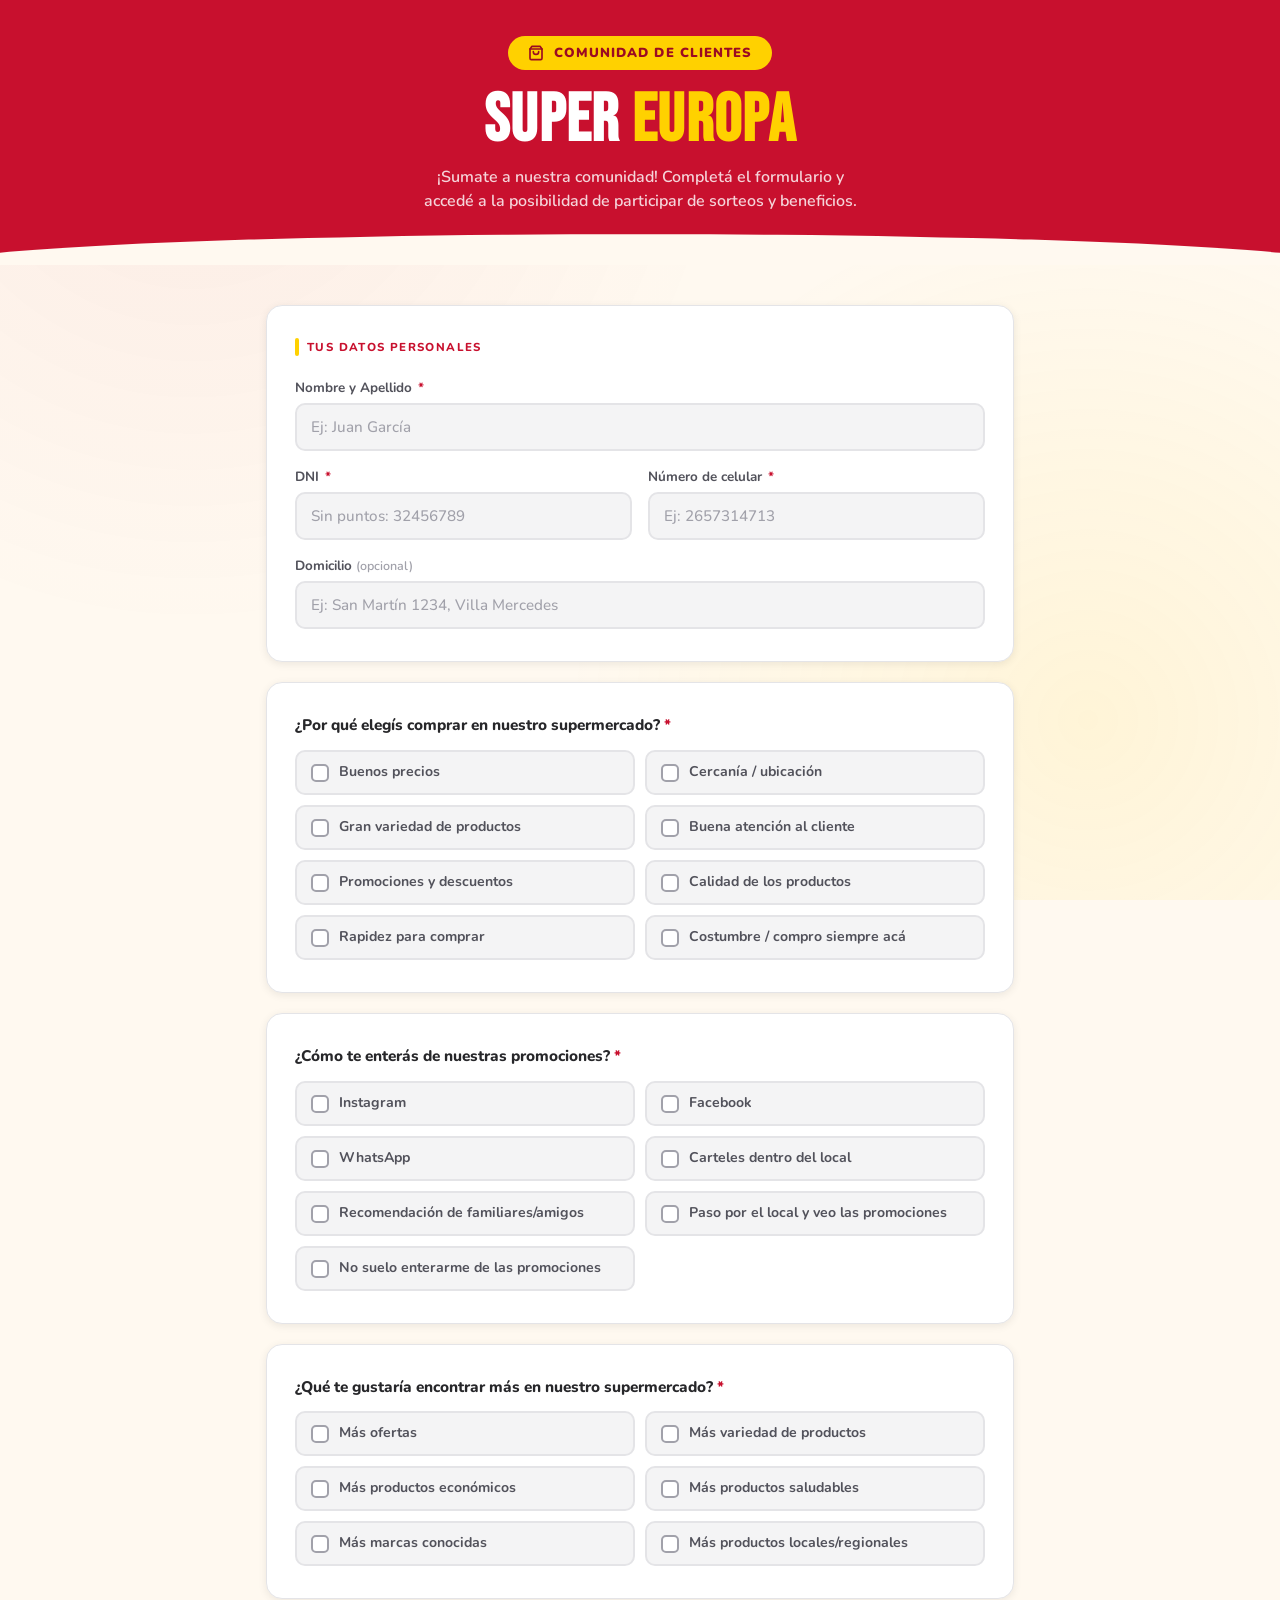
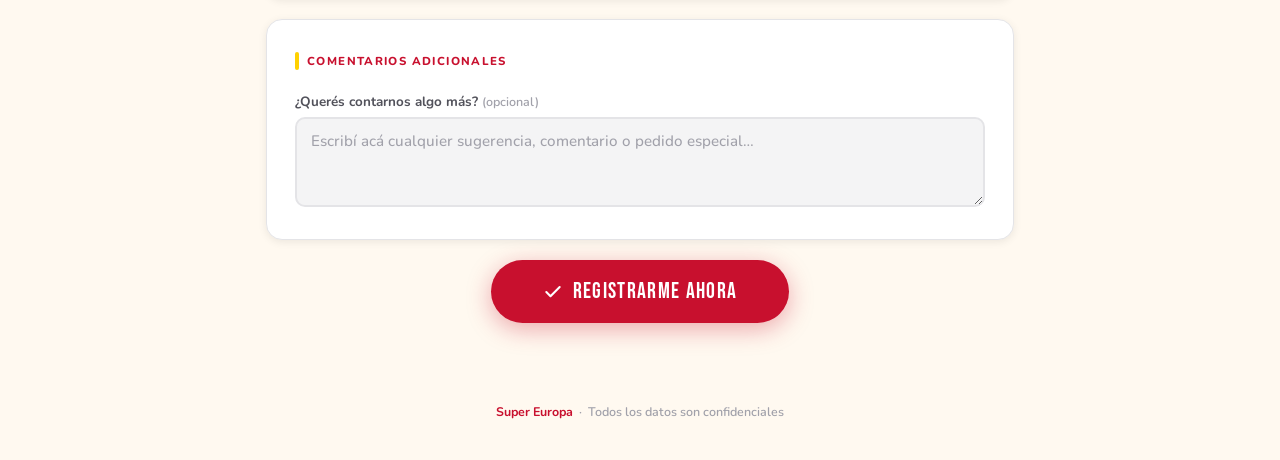
==== index.html @ cd69ec27 "Create" ====
<!DOCTYPE html>
<html lang="es">

<head>
    <meta charset="UTF-8" />
    <meta name="viewport" content="width=device-width, initial-scale=1.0" />
    <title>Registro de Clientes — Super Europa</title>
    <link rel="preconnect" href="https://fonts.googleapis.com" />
    <link rel="preconnect" href="https://fonts.gstatic.com" crossorigin />
    <link href="https://fonts.googleapis.com/css2?family=Bebas+Neue&family=Nunito:wght@400;600;700;800;900&display=swap"
        rel="stylesheet" />
    <style>
        /* ── VARIABLES ──────────────────────────────────────── */
        :root {
            --red: #C8102E;
            --red-dark: #9B0B22;
            --red-light: #f5e6e8;
            --yellow: #FFD100;
            --yellow-dk: #e6bc00;
            --white: #FFFFFF;
            --off-white: #FFF9F0;
            --gray-100: #F4F4F5;
            --gray-200: #E4E4E7;
            --gray-400: #A1A1AA;
            --gray-600: #52525B;
            --gray-800: #27272A;
            --shadow-sm: 0 2px 8px rgba(0, 0, 0, .08);
            --shadow-md: 0 6px 24px rgba(0, 0, 0, .12);
            --shadow-lg: 0 16px 48px rgba(0, 0, 0, .18);
            --radius: 16px;
            --radius-sm: 10px;
        }

        /* ── RESET & BASE ───────────────────────────────────── */
        *,
        *::before,
        *::after {
            box-sizing: border-box;
            margin: 0;
            padding: 0;
        }

        body {
            font-family: 'Nunito', sans-serif;
            background: var(--off-white);
            color: var(--gray-800);
            min-height: 100vh;
            overflow-x: hidden;
        }

        /* ── BACKGROUND PATTERN ─────────────────────────────── */
        body::before {
            content: '';
            position: fixed;
            inset: 0;
            background-image:
                radial-gradient(circle at 15% 10%, rgba(200, 16, 46, .06) 0%, transparent 40%),
                radial-gradient(circle at 85% 80%, rgba(255, 209, 0, .10) 0%, transparent 40%);
            pointer-events: none;
            z-index: 0;
        }

        /* ── HEADER ─────────────────────────────────────────── */
        .header {
            background: var(--red);
            padding: 0;
            position: relative;
            overflow: hidden;
        }

        .header::after {
            content: '';
            position: absolute;
            bottom: -1px;
            left: 0;
            right: 0;
            height: 32px;
            background: var(--off-white);
            clip-path: ellipse(55% 100% at 50% 100%);
        }

        .header-inner {
            max-width: 780px;
            margin: 0 auto;
            padding: 36px 24px 52px;
            text-align: center;
            position: relative;
            z-index: 1;
        }

        .logo-badge {
            display: inline-flex;
            align-items: center;
            gap: 10px;
            background: var(--yellow);
            color: var(--red-dark);
            padding: 8px 20px;
            border-radius: 100px;
            font-weight: 900;
            font-size: .82rem;
            letter-spacing: .08em;
            text-transform: uppercase;
            margin-bottom: 18px;
        }

        .logo-badge svg {
            width: 16px;
            height: 16px;
            flex-shrink: 0;
        }

        .header-title {
            font-family: 'Bebas Neue', sans-serif;
            font-size: clamp(2.8rem, 7vw, 4.2rem);
            color: var(--white);
            line-height: 1;
            letter-spacing: .02em;
            margin-bottom: 10px;
        }

        .header-title span {
            color: var(--yellow);
        }

        .header-sub {
            color: rgba(255, 255, 255, .82);
            font-size: 1rem;
            font-weight: 600;
            max-width: 440px;
            margin: 0 auto;
            line-height: 1.5;
        }

        /* ── MAIN WRAPPER ───────────────────────────────────── */
        .wrapper {
            position: relative;
            z-index: 1;
            max-width: 780px;
            margin: 0 auto;
            padding: 40px 16px 80px;
        }

        /* ── CARDS ──────────────────────────────────────────── */
        .card {
            background: var(--white);
            border-radius: var(--radius);
            box-shadow: var(--shadow-sm);
            padding: 32px 28px;
            margin-bottom: 20px;
            border: 1.5px solid var(--gray-200);
            transition: box-shadow .2s ease;
        }

        .card:hover {
            box-shadow: var(--shadow-md);
        }

        .card-title {
            font-size: .72rem;
            font-weight: 800;
            letter-spacing: .12em;
            text-transform: uppercase;
            color: var(--red);
            margin-bottom: 22px;
            display: flex;
            align-items: center;
            gap: 8px;
        }

        .card-title::before {
            content: '';
            display: block;
            width: 4px;
            height: 18px;
            background: var(--yellow);
            border-radius: 2px;
            flex-shrink: 0;
        }

        /* ── FORM GRID ──────────────────────────────────────── */
        .form-grid {
            display: grid;
            grid-template-columns: 1fr 1fr;
            gap: 16px;
        }

        .form-grid .full {
            grid-column: 1 / -1;
        }

        @media (max-width: 560px) {
            .form-grid {
                grid-template-columns: 1fr;
            }

            .form-grid .full {
                grid-column: 1;
            }

            .card {
                padding: 24px 18px;
            }
        }

        /* ── FIELD ──────────────────────────────────────────── */
        .field {
            display: flex;
            flex-direction: column;
            gap: 6px;
        }

        .field label {
            font-size: .84rem;
            font-weight: 700;
            color: var(--gray-600);
        }

        .field label .opt {
            font-weight: 600;
            color: var(--gray-400);
            font-size: .78rem;
        }

        .field label .req {
            color: var(--red);
            margin-left: 2px;
        }

        .field input,
        .field textarea {
            border: 2px solid var(--gray-200);
            border-radius: var(--radius-sm);
            padding: 12px 14px;
            font-family: 'Nunito', sans-serif;
            font-size: .95rem;
            font-weight: 600;
            color: var(--gray-800);
            background: var(--gray-100);
            outline: none;
            transition: border-color .18s, background .18s, box-shadow .18s;
            width: 100%;
        }

        .field input::placeholder,
        .field textarea::placeholder {
            color: var(--gray-400);
            font-weight: 500;
        }

        .field input:focus,
        .field textarea:focus {
            border-color: var(--red);
            background: var(--white);
            box-shadow: 0 0 0 4px rgba(200, 16, 46, .08);
        }

        .field input.error {
            border-color: var(--red);
            background: var(--red-light);
        }

        .field textarea {
            resize: vertical;
            min-height: 90px;
        }

        /* ── CHECKBOX GROUP ─────────────────────────────────── */
        .q-label {
            font-size: .96rem;
            font-weight: 800;
            color: var(--gray-800);
            margin-bottom: 14px;
            line-height: 1.35;
        }

        .q-label .req {
            color: var(--red);
        }

        .check-grid {
            display: grid;
            grid-template-columns: 1fr 1fr;
            gap: 10px;
        }

        @media (max-width: 480px) {
            .check-grid {
                grid-template-columns: 1fr;
            }
        }

        .check-item {
            position: relative;
        }

        .check-item input[type="checkbox"] {
            position: absolute;
            opacity: 0;
            width: 0;
            height: 0;
        }

        .check-item label {
            display: flex;
            align-items: flex-start;
            gap: 10px;
            padding: 11px 14px;
            border: 2px solid var(--gray-200);
            border-radius: var(--radius-sm);
            cursor: pointer;
            font-size: .88rem;
            font-weight: 700;
            color: var(--gray-600);
            background: var(--gray-100);
            transition: border-color .15s, background .15s, color .15s, transform .1s;
            line-height: 1.3;
            user-select: none;
        }

        .check-item label::before {
            content: '';
            flex-shrink: 0;
            width: 18px;
            height: 18px;
            border: 2px solid var(--gray-400);
            border-radius: 5px;
            background: var(--white);
            margin-top: 1px;
            transition: border-color .15s, background .15s;
            display: flex;
            align-items: center;
            justify-content: center;
        }

        .check-item input:checked+label {
            border-color: var(--red);
            background: var(--red-light);
            color: var(--red-dark);
        }

        .check-item input:checked+label::before {
            background: var(--red);
            border-color: var(--red);
            background-image: url("data:image/svg+xml,%3Csvg xmlns='http://www.w3.org/2000/svg' viewBox='0 0 12 10'%3E%3Cpolyline points='1,5 4,8.5 11,1' fill='none' stroke='white' stroke-width='2' stroke-linecap='round' stroke-linejoin='round'/%3E%3C/svg%3E");
            background-size: 10px 9px;
            background-repeat: no-repeat;
            background-position: center;
        }

        .check-item label:hover {
            border-color: var(--gray-400);
            transform: translateY(-1px);
        }

        .check-item input:checked+label:hover {
            border-color: var(--red-dark);
        }

        /* ── SUBMIT BUTTON ──────────────────────────────────── */
        .submit-wrap {
            text-align: center;
            margin-top: 8px;
        }

        .btn-submit {
            display: inline-flex;
            align-items: center;
            justify-content: center;
            gap: 10px;
            background: var(--red);
            color: var(--white);
            border: none;
            border-radius: 100px;
            padding: 18px 52px;
            font-family: 'Bebas Neue', sans-serif;
            font-size: 1.4rem;
            letter-spacing: .06em;
            cursor: pointer;
            transition: background .18s, transform .15s, box-shadow .15s;
            box-shadow: 0 6px 24px rgba(200, 16, 46, .35);
        }

        .btn-submit:hover:not(:disabled) {
            background: var(--red-dark);
            transform: translateY(-2px);
            box-shadow: 0 10px 32px rgba(200, 16, 46, .45);
        }

        .btn-submit:active:not(:disabled) {
            transform: translateY(0);
        }

        .btn-submit:disabled {
            cursor: not-allowed;
            opacity: .75;
        }

        /* ── OVERLAY + SPINNER ──────────────────────────────── */
        .overlay {
            position: fixed;
            inset: 0;
            background: rgba(15, 10, 8, .65);
            backdrop-filter: blur(4px);
            -webkit-backdrop-filter: blur(4px);
            z-index: 900;
            display: flex;
            align-items: center;
            justify-content: center;
            opacity: 0;
            pointer-events: none;
            transition: opacity .25s ease;
        }

        .overlay.active {
            opacity: 1;
            pointer-events: all;
        }

        .spinner-box {
            background: var(--white);
            border-radius: var(--radius);
            padding: 40px 48px;
            text-align: center;
            box-shadow: var(--shadow-lg);
            display: flex;
            flex-direction: column;
            align-items: center;
            gap: 16px;
        }

        .spinner {
            width: 52px;
            height: 52px;
            border: 5px solid var(--gray-200);
            border-top-color: var(--red);
            border-radius: 50%;
            animation: spin .75s linear infinite;
        }

        @keyframes spin {
            to {
                transform: rotate(360deg);
            }
        }

        .spinner-text {
            font-size: 1rem;
            font-weight: 700;
            color: var(--gray-600);
        }

        /* ── MODAL ──────────────────────────────────────────── */
        .modal-overlay {
            position: fixed;
            inset: 0;
            background: rgba(15, 10, 8, .65);
            backdrop-filter: blur(4px);
            -webkit-backdrop-filter: blur(4px);
            z-index: 1000;
            display: flex;
            align-items: center;
            justify-content: center;
            padding: 20px;
            opacity: 0;
            pointer-events: none;
            transition: opacity .25s ease;
        }

        .modal-overlay.active {
            opacity: 1;
            pointer-events: all;
        }

        .modal {
            background: var(--white);
            border-radius: var(--radius);
            padding: 36px 32px;
            max-width: 440px;
            width: 100%;
            text-align: center;
            box-shadow: var(--shadow-lg);
            transform: scale(.92) translateY(12px);
            transition: transform .28s cubic-bezier(.34, 1.56, .64, 1);
            position: relative;
        }

        .modal-overlay.active .modal {
            transform: scale(1) translateY(0);
        }

        .modal-icon {
            width: 72px;
            height: 72px;
            border-radius: 50%;
            display: flex;
            align-items: center;
            justify-content: center;
            margin: 0 auto 20px;
            font-size: 2rem;
        }

        .modal-icon.success {
            background: #dcfce7;
        }

        .modal-icon.error {
            background: var(--red-light);
        }

        .modal-title {
            font-family: 'Bebas Neue', sans-serif;
            font-size: 1.9rem;
            letter-spacing: .04em;
            margin-bottom: 10px;
            color: var(--gray-800);
        }

        .modal-title.success {
            color: #16a34a;
        }

        .modal-title.error {
            color: var(--red);
        }

        .modal-msg {
            font-size: .95rem;
            font-weight: 600;
            color: var(--gray-600);
            line-height: 1.5;
            margin-bottom: 26px;
        }

        .modal-errors {
            text-align: left;
            background: var(--red-light);
            border-radius: var(--radius-sm);
            padding: 14px 16px;
            margin-bottom: 22px;
        }

        .modal-errors li {
            font-size: .88rem;
            font-weight: 700;
            color: var(--red-dark);
            padding: 3px 0;
            list-style: none;
            display: flex;
            align-items: flex-start;
            gap: 7px;
        }

        .modal-errors li::before {
            content: '✕';
            flex-shrink: 0;
        }

        .btn-modal {
            display: inline-block;
            padding: 13px 40px;
            border-radius: 100px;
            font-family: 'Bebas Neue', sans-serif;
            font-size: 1.2rem;
            letter-spacing: .06em;
            cursor: pointer;
            border: none;
            transition: background .15s, transform .12s;
        }

        .btn-modal.success {
            background: #16a34a;
            color: var(--white);
            box-shadow: 0 4px 18px rgba(22, 163, 74, .3);
        }

        .btn-modal.success:hover {
            background: #15803d;
            transform: translateY(-1px);
        }

        .btn-modal.error {
            background: var(--red);
            color: var(--white);
            box-shadow: 0 4px 18px rgba(200, 16, 46, .3);
        }

        .btn-modal.error:hover {
            background: var(--red-dark);
            transform: translateY(-1px);
        }

        /* ── FOOTER ─────────────────────────────────────────── */
        .footer {
            text-align: center;
            padding: 0 16px 40px;
            font-size: .78rem;
            color: var(--gray-400);
            font-weight: 600;
        }

        .footer strong {
            color: var(--red);
        }

        /* ── ENTRANCE ANIMATIONS ────────────────────────────── */
        @keyframes fadeUp {
            from {
                opacity: 0;
                transform: translateY(22px);
            }

            to {
                opacity: 1;
                transform: translateY(0);
            }
        }

        .header-inner {
            animation: fadeUp .5s ease both;
        }

        .card:nth-child(1) {
            animation: fadeUp .45s .1s ease both;
        }

        .card:nth-child(2) {
            animation: fadeUp .45s .18s ease both;
        }

        .card:nth-child(3) {
            animation: fadeUp .45s .26s ease both;
        }

        .card:nth-child(4) {
            animation: fadeUp .45s .34s ease both;
        }

        .card:nth-child(5) {
            animation: fadeUp .45s .42s ease both;
        }

        .submit-wrap {
            animation: fadeUp .45s .50s ease both;
        }
    </style>
</head>

<body>

    <!-- HEADER -->
    <header class="header">
        <div class="header-inner">
            <div class="logo-badge">
                <svg viewBox="0 0 24 24" fill="none" stroke="currentColor" stroke-width="2.5" stroke-linecap="round"
                    stroke-linejoin="round">
                    <path d="M6 2 3 6v14a2 2 0 0 0 2 2h14a2 2 0 0 0 2-2V6l-3-4z" />
                    <line x1="3" y1="6" x2="21" y2="6" />
                    <path d="M16 10a4 4 0 0 1-8 0" />
                </svg>
                Comunidad de clientes
            </div>
            <h1 class="header-title">SUPER <span>EUROPA</span></h1>
            <p class="header-sub">¡Sumate a nuestra comunidad! Completá el formulario y accedé a la posibilidad de
                participar de sorteos y beneficios.</p>
        </div>
    </header>

    <!-- FORM -->
    <div class="wrapper">
        <form id="clientForm" novalidate>

            <!-- DATOS PERSONALES -->
            <div class="card">
                <div class="card-title">Tus datos personales</div>
                <div class="form-grid">
                    <div class="field full">
                        <label for="nombre">Nombre y Apellido <span class="req">*</span></label>
                        <input type="text" id="nombre" name="nombre" placeholder="Ej: Juan García"
                            autocomplete="name" />
                    </div>
                    <div class="field">
                        <label for="dni">DNI <span class="req">*</span></label>
                        <input type="text" id="dni" name="dni" placeholder="Sin puntos: 32456789" maxlength="9"
                            inputmode="numeric" />
                    </div>
                    <div class="field">
                        <label for="celular">Número de celular <span class="req">*</span></label>
                        <input type="text" id="celular" name="celular" placeholder="Ej: 2657314713" inputmode="tel" />
                    </div>
                    <div class="field full">
                        <label for="domicilio">Domicilio <span class="opt">(opcional)</span></label>
                        <input type="text" id="domicilio" name="domicilio"
                            placeholder="Ej: San Martín 1234, Villa Mercedes" autocomplete="street-address" />
                    </div>
                </div>
            </div>

            <!-- PREGUNTA 1 -->
            <div class="card">
                <p class="q-label">¿Por qué elegís comprar en nuestro supermercado? <span class="req">*</span></p>
                <div class="check-grid">
                    <div class="check-item"><input type="checkbox" id="p1_1" name="p1" value="Buenos precios"><label
                            for="p1_1">Buenos precios</label></div>
                    <div class="check-item"><input type="checkbox" id="p1_2" name="p1"
                            value="Cercanía / ubicación"><label for="p1_2">Cercanía / ubicación</label></div>
                    <div class="check-item"><input type="checkbox" id="p1_3" name="p1"
                            value="Gran variedad de productos"><label for="p1_3">Gran variedad de productos</label>
                    </div>
                    <div class="check-item"><input type="checkbox" id="p1_4" name="p1"
                            value="Buena atención al cliente"><label for="p1_4">Buena atención al cliente</label></div>
                    <div class="check-item"><input type="checkbox" id="p1_5" name="p1"
                            value="Promociones y descuentos"><label for="p1_5">Promociones y descuentos</label></div>
                    <div class="check-item"><input type="checkbox" id="p1_6" name="p1"
                            value="Calidad de los productos"><label for="p1_6">Calidad de los productos</label></div>
                    <div class="check-item"><input type="checkbox" id="p1_7" name="p1"
                            value="Rapidez para comprar"><label for="p1_7">Rapidez para comprar</label></div>
                    <div class="check-item"><input type="checkbox" id="p1_8" name="p1"
                            value="Costumbre / compro siempre acá"><label for="p1_8">Costumbre / compro siempre
                            acá</label></div>
                </div>
            </div>

            <!-- PREGUNTA 2 -->
            <div class="card">
                <p class="q-label">¿Cómo te enterás de nuestras promociones? <span class="req">*</span></p>
                <div class="check-grid">
                    <div class="check-item"><input type="checkbox" id="p2_1" name="p2" value="Instagram"><label
                            for="p2_1">Instagram</label></div>
                    <div class="check-item"><input type="checkbox" id="p2_2" name="p2" value="Facebook"><label
                            for="p2_2">Facebook</label></div>
                    <div class="check-item"><input type="checkbox" id="p2_3" name="p2" value="WhatsApp"><label
                            for="p2_3">WhatsApp</label></div>
                    <div class="check-item"><input type="checkbox" id="p2_4" name="p2"
                            value="Carteles dentro del local"><label for="p2_4">Carteles dentro del local</label></div>
                    <div class="check-item"><input type="checkbox" id="p2_5" name="p2"
                            value="Recomendación de familiares/amigos"><label for="p2_5">Recomendación de
                            familiares/amigos</label></div>
                    <div class="check-item"><input type="checkbox" id="p2_6" name="p2"
                            value="Paso por el local y veo las promociones"><label for="p2_6">Paso por el local y veo
                            las promociones</label></div>
                    <div class="check-item"><input type="checkbox" id="p2_7" name="p2"
                            value="No suelo enterarme de las promociones"><label for="p2_7">No suelo enterarme de las
                            promociones</label></div>
                </div>
            </div>

            <!-- PREGUNTA 3 -->
            <div class="card">
                <p class="q-label">¿Qué te gustaría encontrar más en nuestro supermercado? <span class="req">*</span>
                </p>
                <div class="check-grid">
                    <div class="check-item"><input type="checkbox" id="p3_1" name="p3" value="Más ofertas"><label
                            for="p3_1">Más ofertas</label></div>
                    <div class="check-item"><input type="checkbox" id="p3_2" name="p3"
                            value="Más variedad de productos"><label for="p3_2">Más variedad de productos</label></div>
                    <div class="check-item"><input type="checkbox" id="p3_3" name="p3"
                            value="Más productos económicos"><label for="p3_3">Más productos económicos</label></div>
                    <div class="check-item"><input type="checkbox" id="p3_4" name="p3"
                            value="Más productos saludables"><label for="p3_4">Más productos saludables</label></div>
                    <div class="check-item"><input type="checkbox" id="p3_5" name="p3"
                            value="Más marcas conocidas"><label for="p3_5">Más marcas conocidas</label></div>
                    <div class="check-item"><input type="checkbox" id="p3_6" name="p3"
                            value="Más productos locales/regionales"><label for="p3_6">Más productos
                            locales/regionales</label></div>
                </div>
            </div>

            <!-- COMENTARIOS -->
            <div class="card">
                <div class="card-title">Comentarios adicionales</div>
                <div class="field">
                    <label for="comentarios">¿Querés contarnos algo más? <span class="opt">(opcional)</span></label>
                    <textarea id="comentarios" name="comentarios"
                        placeholder="Escribí acá cualquier sugerencia, comentario o pedido especial…"></textarea>
                </div>
            </div>

            <!-- SUBMIT -->
            <div class="submit-wrap">
                <button type="submit" class="btn-submit" id="btnSubmit">
                    <svg width="20" height="20" viewBox="0 0 24 24" fill="none" stroke="currentColor" stroke-width="2.5"
                        stroke-linecap="round" stroke-linejoin="round">
                        <polyline points="20 6 9 17 4 12" />
                    </svg>
                    REGISTRARME AHORA
                </button>
            </div>

        </form>
    </div>

    <div class="footer">
        <strong>Super Europa</strong> &nbsp;·&nbsp; Todos los datos son confidenciales
    </div>

    <!-- LOADING OVERLAY -->
    <div class="overlay" id="loadingOverlay">
        <div class="spinner-box">
            <div class="spinner"></div>
            <p class="spinner-text">Guardando tu registro…</p>
        </div>
    </div>

    <!-- MODAL -->
    <div class="modal-overlay" id="modalOverlay">
        <div class="modal" id="modal">
            <div class="modal-icon" id="modalIcon"></div>
            <h2 class="modal-title" id="modalTitle"></h2>
            <p class="modal-msg" id="modalMsg"></p>
            <ul class="modal-errors" id="modalErrors" style="display:none;"></ul>
            <button class="btn-modal" id="modalBtn" onclick="closeModal()"></button>
        </div>
    </div>

    <script>
        // ─────────────────────────────────────────────────────────────
        //  ⚠️  REEMPLAZÁ esta URL con la de tu Apps Script desplegado
        //  Cómo obtenerla:
        //   1. Abrí script.google.com → pegá el código .gs
        //   2. Implementar → Nueva implementación → Aplicación web
        //   3. Ejecutar como: Yo | Acceso: Cualquier persona
        //   4. Copiá la URL y pegala aquí abajo
        // ─────────────────────────────────────────────────────────────
        const APPS_SCRIPT_URL = "https://script.google.com/macros/s/AKfycbzYUgu2iKe0q3B7pregt7vdssFR0m1XMHcmNtBYEgeY_enecmIrQucfjbiYNLbgpouW/exec";

        // ─── DOM refs ───────────────────────────────────────────────
        const form = document.getElementById("clientForm");
        const btnSubmit = document.getElementById("btnSubmit");
        const loadingOverlay = document.getElementById("loadingOverlay");
        const modalOverlay = document.getElementById("modalOverlay");
        const modalIcon = document.getElementById("modalIcon");
        const modalTitle = document.getElementById("modalTitle");
        const modalMsg = document.getElementById("modalMsg");
        const modalErrors = document.getElementById("modalErrors");
        const modalBtn = document.getElementById("modalBtn");

        // ─── Helpers ────────────────────────────────────────────────
        function setLoading(on) {
            loadingOverlay.classList.toggle("active", on);
            btnSubmit.disabled = on;
        }

        function showModal({ type, title, message, errors = [] }) {
            // icon
            modalIcon.className = "modal-icon " + type;
            modalIcon.innerHTML = type === "success"
                ? "✅"
                : "❌";

            modalTitle.className = "modal-title " + type;
            modalTitle.textContent = title;
            modalMsg.textContent = message;

            if (errors.length) {
                modalErrors.style.display = "block";
                modalErrors.innerHTML = errors.map(e => `<li>${e}</li>`).join("");
            } else {
                modalErrors.style.display = "none";
                modalErrors.innerHTML = "";
            }

            modalBtn.className = "btn-modal " + type;
            modalBtn.textContent = type === "success" ? "¡Listo!" : "Entendido";

            modalOverlay.classList.add("active");
        }

        function closeModal() {
            modalOverlay.classList.remove("active");
        }

        // ─── Validate ───────────────────────────────────────────────
        function validate(data) {
            const errors = [];

            if (!data.nombre.trim())
                errors.push("El nombre y apellido es obligatorio.");

            if (!data.dni.trim()) {
                errors.push("El DNI es obligatorio.");
            } else if (!/^\d{7,8}$/.test(data.dni.trim())) {
                errors.push("El DNI debe tener entre 7 y 8 dígitos, sin puntos ni espacios.");
            }

            if (!data.celular.trim()) {
                errors.push("El número de celular es obligatorio.");
            } else if (!/^\d{7,15}$/.test(data.celular.trim().replace(/[\s\-+]/g, ""))) {
                errors.push("El número de celular no es válido.");
            }

            if (!data.pregunta1.length)
                errors.push("Seleccioná al menos una opción en la primera pregunta.");

            if (!data.pregunta2.length)
                errors.push("Seleccioná al menos una opción en la segunda pregunta.");

            if (!data.pregunta3.length)
                errors.push("Seleccioná al menos una opción en la tercera pregunta.");

            return errors;
        }

        // ─── Get checked values ──────────────────────────────────────
        function getChecked(name) {
            return Array.from(document.querySelectorAll(`input[name="${name}"]:checked`))
                .map(cb => cb.value);
        }

        // ─── Submit ──────────────────────────────────────────────────
        form.addEventListener("submit", async function (e) {
            e.preventDefault();

            const data = {
                nombre: document.getElementById("nombre").value.trim(),
                dni: document.getElementById("dni").value.trim(),
                celular: document.getElementById("celular").value.trim(),
                domicilio: document.getElementById("domicilio").value.trim(),
                pregunta1: getChecked("p1"),
                pregunta2: getChecked("p2"),
                pregunta3: getChecked("p3"),
                comentarios: document.getElementById("comentarios").value.trim(),
            };

            // --- Client-side validation ---
            const errors = validate(data);
            if (errors.length) {
                showModal({
                    type: "error",
                    title: "Revisá el formulario",
                    message: "Por favor corregí los siguientes errores antes de enviar:",
                    errors
                });
                return;
            }

            // --- Check URL configured ---
            if (APPS_SCRIPT_URL === "PEGAR_URL_AQUI") {
                showModal({
                    type: "error",
                    title: "Configuración pendiente",
                    message: "El formulario aún no está conectado al servidor. Por favor configurá la URL del Apps Script.",
                });
                return;
            }

            // --- Prepare payload ---
            const payload = {
                nombre: data.nombre,
                dni: data.dni.replace(/\./g, ""),
                celular: data.celular,
                domicilio: data.domicilio,
                pregunta1: data.pregunta1.join(", "),
                pregunta2: data.pregunta2.join(", "),
                pregunta3: data.pregunta3.join(", "),
                comentarios: data.comentarios,
            };

            // --- Send ---
            setLoading(true);
            try {
                const res = await fetch(APPS_SCRIPT_URL, {
                    method: "POST",
                    headers: { "Content-Type": "text/plain" },
                    body: JSON.stringify(payload),
                });

                const result = await res.json();

                setLoading(false);

                if (result.success) {
                    showModal({
                        type: "success",
                        title: "¡Registro exitoso!",
                        message: "¡Bienvenido/a a la comunidad Super Europa! Ya sos parte de nuestra familia de clientes.",
                    });
                    form.reset();
                } else if (result.errorType === "DUPLICATE_DNI") {
                    showModal({
                        type: "error",
                        title: "¡Ya sos parte!",
                        message: "El DNI ingresado ya está registrado. ¡Ya sos parte de la comunidad Super Europa! 🎉",
                    });
                } else {
                    showModal({
                        type: "error",
                        title: "Error al registrar",
                        message: result.message || "Ocurrió un error inesperado. Intentá de nuevo en unos momentos.",
                    });
                }
            } catch (err) {
                setLoading(false);
                showModal({
                    type: "error",
                    title: "Error de conexión",
                    message: "No pudimos conectar con el servidor. Verificá tu conexión a internet e intentá de nuevo.",
                });
            }
        });

        // ─── Solo números en DNI ─────────────────────────────────────
        document.getElementById("dni").addEventListener("input", function () {
            this.value = this.value.replace(/[^\d]/g, "");
        });
    </script>
</body>

</html>
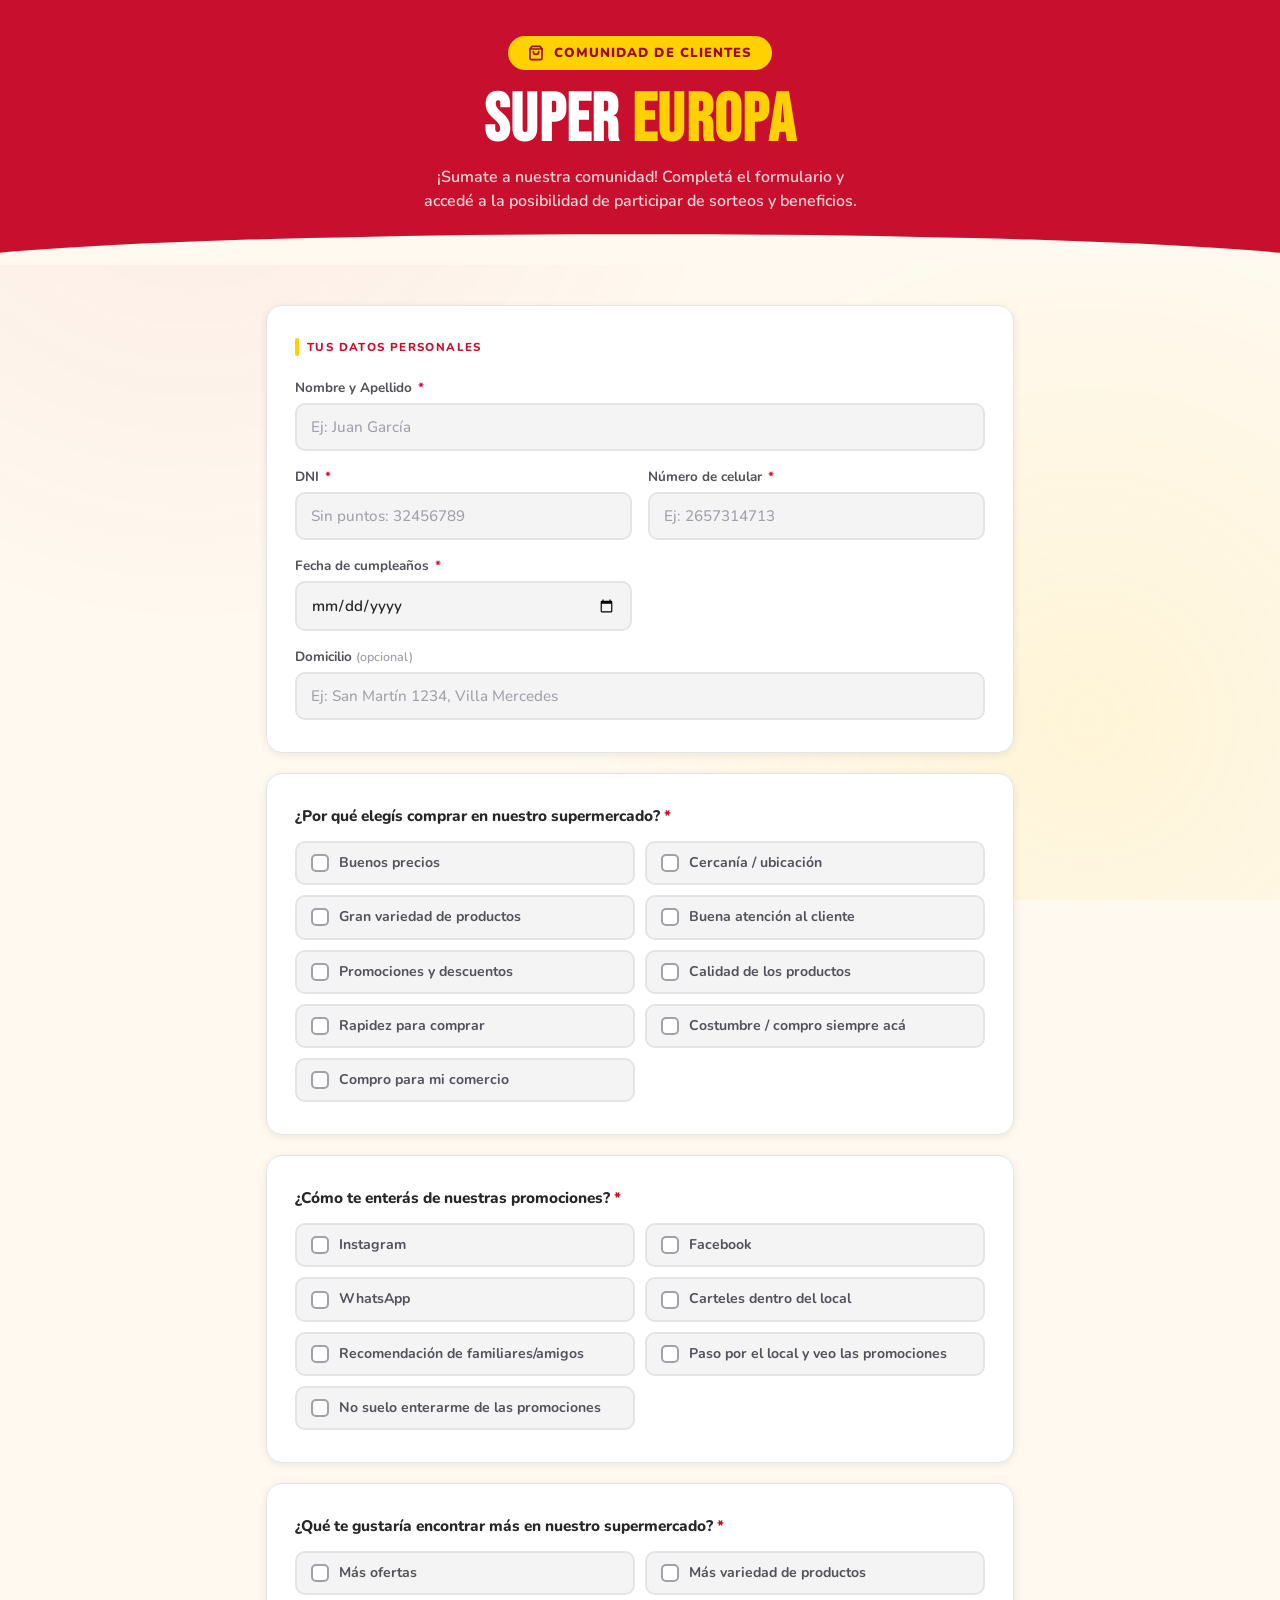
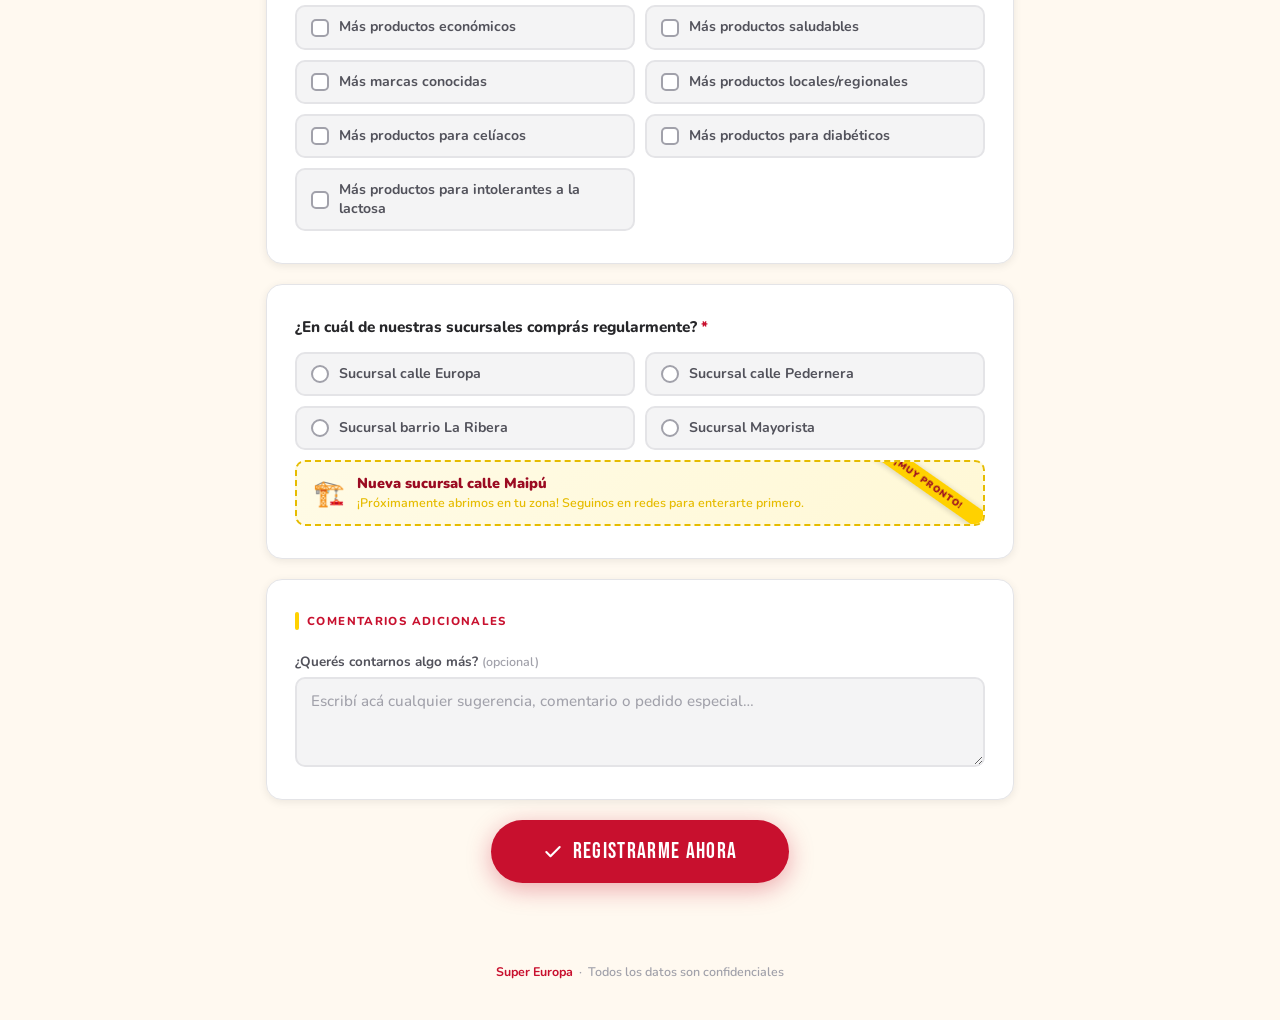
==== commit 21adbfa4: "Act" ====
--- a/index.html
+++ b/index.html
@@ -7,642 +7,9 @@
     <title>Registro de Clientes — Super Europa</title>
     <link rel="preconnect" href="https://fonts.googleapis.com" />
     <link rel="preconnect" href="https://fonts.gstatic.com" crossorigin />
-    <link href="https://fonts.googleapis.com/css2?family=Bebas+Neue&family=Nunito:wght@400;600;700;800;900&display=swap"
-        rel="stylesheet" />
-    <style>
-        /* ── VARIABLES ──────────────────────────────────────── */
-        :root {
-            --red: #C8102E;
-            --red-dark: #9B0B22;
-            --red-light: #f5e6e8;
-            --yellow: #FFD100;
-            --yellow-dk: #e6bc00;
-            --white: #FFFFFF;
-            --off-white: #FFF9F0;
-            --gray-100: #F4F4F5;
-            --gray-200: #E4E4E7;
-            --gray-400: #A1A1AA;
-            --gray-600: #52525B;
-            --gray-800: #27272A;
-            --shadow-sm: 0 2px 8px rgba(0, 0, 0, .08);
-            --shadow-md: 0 6px 24px rgba(0, 0, 0, .12);
-            --shadow-lg: 0 16px 48px rgba(0, 0, 0, .18);
-            --radius: 16px;
-            --radius-sm: 10px;
-        }
-
-        /* ── RESET & BASE ───────────────────────────────────── */
-        *,
-        *::before,
-        *::after {
-            box-sizing: border-box;
-            margin: 0;
-            padding: 0;
-        }
-
-        body {
-            font-family: 'Nunito', sans-serif;
-            background: var(--off-white);
-            color: var(--gray-800);
-            min-height: 100vh;
-            overflow-x: hidden;
-        }
-
-        /* ── BACKGROUND PATTERN ─────────────────────────────── */
-        body::before {
-            content: '';
-            position: fixed;
-            inset: 0;
-            background-image:
-                radial-gradient(circle at 15% 10%, rgba(200, 16, 46, .06) 0%, transparent 40%),
-                radial-gradient(circle at 85% 80%, rgba(255, 209, 0, .10) 0%, transparent 40%);
-            pointer-events: none;
-            z-index: 0;
-        }
-
-        /* ── HEADER ─────────────────────────────────────────── */
-        .header {
-            background: var(--red);
-            padding: 0;
-            position: relative;
-            overflow: hidden;
-        }
-
-        .header::after {
-            content: '';
-            position: absolute;
-            bottom: -1px;
-            left: 0;
-            right: 0;
-            height: 32px;
-            background: var(--off-white);
-            clip-path: ellipse(55% 100% at 50% 100%);
-        }
-
-        .header-inner {
-            max-width: 780px;
-            margin: 0 auto;
-            padding: 36px 24px 52px;
-            text-align: center;
-            position: relative;
-            z-index: 1;
-        }
-
-        .logo-badge {
-            display: inline-flex;
-            align-items: center;
-            gap: 10px;
-            background: var(--yellow);
-            color: var(--red-dark);
-            padding: 8px 20px;
-            border-radius: 100px;
-            font-weight: 900;
-            font-size: .82rem;
-            letter-spacing: .08em;
-            text-transform: uppercase;
-            margin-bottom: 18px;
-        }
-
-        .logo-badge svg {
-            width: 16px;
-            height: 16px;
-            flex-shrink: 0;
-        }
-
-        .header-title {
-            font-family: 'Bebas Neue', sans-serif;
-            font-size: clamp(2.8rem, 7vw, 4.2rem);
-            color: var(--white);
-            line-height: 1;
-            letter-spacing: .02em;
-            margin-bottom: 10px;
-        }
-
-        .header-title span {
-            color: var(--yellow);
-        }
-
-        .header-sub {
-            color: rgba(255, 255, 255, .82);
-            font-size: 1rem;
-            font-weight: 600;
-            max-width: 440px;
-            margin: 0 auto;
-            line-height: 1.5;
-        }
-
-        /* ── MAIN WRAPPER ───────────────────────────────────── */
-        .wrapper {
-            position: relative;
-            z-index: 1;
-            max-width: 780px;
-            margin: 0 auto;
-            padding: 40px 16px 80px;
-        }
-
-        /* ── CARDS ──────────────────────────────────────────── */
-        .card {
-            background: var(--white);
-            border-radius: var(--radius);
-            box-shadow: var(--shadow-sm);
-            padding: 32px 28px;
-            margin-bottom: 20px;
-            border: 1.5px solid var(--gray-200);
-            transition: box-shadow .2s ease;
-        }
-
-        .card:hover {
-            box-shadow: var(--shadow-md);
-        }
-
-        .card-title {
-            font-size: .72rem;
-            font-weight: 800;
-            letter-spacing: .12em;
-            text-transform: uppercase;
-            color: var(--red);
-            margin-bottom: 22px;
-            display: flex;
-            align-items: center;
-            gap: 8px;
-        }
-
-        .card-title::before {
-            content: '';
-            display: block;
-            width: 4px;
-            height: 18px;
-            background: var(--yellow);
-            border-radius: 2px;
-            flex-shrink: 0;
-        }
-
-        /* ── FORM GRID ──────────────────────────────────────── */
-        .form-grid {
-            display: grid;
-            grid-template-columns: 1fr 1fr;
-            gap: 16px;
-        }
-
-        .form-grid .full {
-            grid-column: 1 / -1;
-        }
-
-        @media (max-width: 560px) {
-            .form-grid {
-                grid-template-columns: 1fr;
-            }
-
-            .form-grid .full {
-                grid-column: 1;
-            }
-
-            .card {
-                padding: 24px 18px;
-            }
-        }
-
-        /* ── FIELD ──────────────────────────────────────────── */
-        .field {
-            display: flex;
-            flex-direction: column;
-            gap: 6px;
-        }
-
-        .field label {
-            font-size: .84rem;
-            font-weight: 700;
-            color: var(--gray-600);
-        }
-
-        .field label .opt {
-            font-weight: 600;
-            color: var(--gray-400);
-            font-size: .78rem;
-        }
-
-        .field label .req {
-            color: var(--red);
-            margin-left: 2px;
-        }
-
-        .field input,
-        .field textarea {
-            border: 2px solid var(--gray-200);
-            border-radius: var(--radius-sm);
-            padding: 12px 14px;
-            font-family: 'Nunito', sans-serif;
-            font-size: .95rem;
-            font-weight: 600;
-            color: var(--gray-800);
-            background: var(--gray-100);
-            outline: none;
-            transition: border-color .18s, background .18s, box-shadow .18s;
-            width: 100%;
-        }
-
-        .field input::placeholder,
-        .field textarea::placeholder {
-            color: var(--gray-400);
-            font-weight: 500;
-        }
-
-        .field input:focus,
-        .field textarea:focus {
-            border-color: var(--red);
-            background: var(--white);
-            box-shadow: 0 0 0 4px rgba(200, 16, 46, .08);
-        }
-
-        .field input.error {
-            border-color: var(--red);
-            background: var(--red-light);
-        }
-
-        .field textarea {
-            resize: vertical;
-            min-height: 90px;
-        }
-
-        /* ── CHECKBOX GROUP ─────────────────────────────────── */
-        .q-label {
-            font-size: .96rem;
-            font-weight: 800;
-            color: var(--gray-800);
-            margin-bottom: 14px;
-            line-height: 1.35;
-        }
-
-        .q-label .req {
-            color: var(--red);
-        }
-
-        .check-grid {
-            display: grid;
-            grid-template-columns: 1fr 1fr;
-            gap: 10px;
-        }
-
-        @media (max-width: 480px) {
-            .check-grid {
-                grid-template-columns: 1fr;
-            }
-        }
-
-        .check-item {
-            position: relative;
-        }
-
-        .check-item input[type="checkbox"] {
-            position: absolute;
-            opacity: 0;
-            width: 0;
-            height: 0;
-        }
-
-        .check-item label {
-            display: flex;
-            align-items: flex-start;
-            gap: 10px;
-            padding: 11px 14px;
-            border: 2px solid var(--gray-200);
-            border-radius: var(--radius-sm);
-            cursor: pointer;
-            font-size: .88rem;
-            font-weight: 700;
-            color: var(--gray-600);
-            background: var(--gray-100);
-            transition: border-color .15s, background .15s, color .15s, transform .1s;
-            line-height: 1.3;
-            user-select: none;
-        }
-
-        .check-item label::before {
-            content: '';
-            flex-shrink: 0;
-            width: 18px;
-            height: 18px;
-            border: 2px solid var(--gray-400);
-            border-radius: 5px;
-            background: var(--white);
-            margin-top: 1px;
-            transition: border-color .15s, background .15s;
-            display: flex;
-            align-items: center;
-            justify-content: center;
-        }
-
-        .check-item input:checked+label {
-            border-color: var(--red);
-            background: var(--red-light);
-            color: var(--red-dark);
-        }
-
-        .check-item input:checked+label::before {
-            background: var(--red);
-            border-color: var(--red);
-            background-image: url("data:image/svg+xml,%3Csvg xmlns='http://www.w3.org/2000/svg' viewBox='0 0 12 10'%3E%3Cpolyline points='1,5 4,8.5 11,1' fill='none' stroke='white' stroke-width='2' stroke-linecap='round' stroke-linejoin='round'/%3E%3C/svg%3E");
-            background-size: 10px 9px;
-            background-repeat: no-repeat;
-            background-position: center;
-        }
-
-        .check-item label:hover {
-            border-color: var(--gray-400);
-            transform: translateY(-1px);
-        }
-
-        .check-item input:checked+label:hover {
-            border-color: var(--red-dark);
-        }
-
-        /* ── SUBMIT BUTTON ──────────────────────────────────── */
-        .submit-wrap {
-            text-align: center;
-            margin-top: 8px;
-        }
-
-        .btn-submit {
-            display: inline-flex;
-            align-items: center;
-            justify-content: center;
-            gap: 10px;
-            background: var(--red);
-            color: var(--white);
-            border: none;
-            border-radius: 100px;
-            padding: 18px 52px;
-            font-family: 'Bebas Neue', sans-serif;
-            font-size: 1.4rem;
-            letter-spacing: .06em;
-            cursor: pointer;
-            transition: background .18s, transform .15s, box-shadow .15s;
-            box-shadow: 0 6px 24px rgba(200, 16, 46, .35);
-        }
-
-        .btn-submit:hover:not(:disabled) {
-            background: var(--red-dark);
-            transform: translateY(-2px);
-            box-shadow: 0 10px 32px rgba(200, 16, 46, .45);
-        }
-
-        .btn-submit:active:not(:disabled) {
-            transform: translateY(0);
-        }
-
-        .btn-submit:disabled {
-            cursor: not-allowed;
-            opacity: .75;
-        }
-
-        /* ── OVERLAY + SPINNER ──────────────────────────────── */
-        .overlay {
-            position: fixed;
-            inset: 0;
-            background: rgba(15, 10, 8, .65);
-            backdrop-filter: blur(4px);
-            -webkit-backdrop-filter: blur(4px);
-            z-index: 900;
-            display: flex;
-            align-items: center;
-            justify-content: center;
-            opacity: 0;
-            pointer-events: none;
-            transition: opacity .25s ease;
-        }
-
-        .overlay.active {
-            opacity: 1;
-            pointer-events: all;
-        }
-
-        .spinner-box {
-            background: var(--white);
-            border-radius: var(--radius);
-            padding: 40px 48px;
-            text-align: center;
-            box-shadow: var(--shadow-lg);
-            display: flex;
-            flex-direction: column;
-            align-items: center;
-            gap: 16px;
-        }
-
-        .spinner {
-            width: 52px;
-            height: 52px;
-            border: 5px solid var(--gray-200);
-            border-top-color: var(--red);
-            border-radius: 50%;
-            animation: spin .75s linear infinite;
-        }
-
-        @keyframes spin {
-            to {
-                transform: rotate(360deg);
-            }
-        }
-
-        .spinner-text {
-            font-size: 1rem;
-            font-weight: 700;
-            color: var(--gray-600);
-        }
-
-        /* ── MODAL ──────────────────────────────────────────── */
-        .modal-overlay {
-            position: fixed;
-            inset: 0;
-            background: rgba(15, 10, 8, .65);
-            backdrop-filter: blur(4px);
-            -webkit-backdrop-filter: blur(4px);
-            z-index: 1000;
-            display: flex;
-            align-items: center;
-            justify-content: center;
-            padding: 20px;
-            opacity: 0;
-            pointer-events: none;
-            transition: opacity .25s ease;
-        }
-
-        .modal-overlay.active {
-            opacity: 1;
-            pointer-events: all;
-        }
-
-        .modal {
-            background: var(--white);
-            border-radius: var(--radius);
-            padding: 36px 32px;
-            max-width: 440px;
-            width: 100%;
-            text-align: center;
-            box-shadow: var(--shadow-lg);
-            transform: scale(.92) translateY(12px);
-            transition: transform .28s cubic-bezier(.34, 1.56, .64, 1);
-            position: relative;
-        }
-
-        .modal-overlay.active .modal {
-            transform: scale(1) translateY(0);
-        }
-
-        .modal-icon {
-            width: 72px;
-            height: 72px;
-            border-radius: 50%;
-            display: flex;
-            align-items: center;
-            justify-content: center;
-            margin: 0 auto 20px;
-            font-size: 2rem;
-        }
-
-        .modal-icon.success {
-            background: #dcfce7;
-        }
-
-        .modal-icon.error {
-            background: var(--red-light);
-        }
-
-        .modal-title {
-            font-family: 'Bebas Neue', sans-serif;
-            font-size: 1.9rem;
-            letter-spacing: .04em;
-            margin-bottom: 10px;
-            color: var(--gray-800);
-        }
-
-        .modal-title.success {
-            color: #16a34a;
-        }
-
-        .modal-title.error {
-            color: var(--red);
-        }
-
-        .modal-msg {
-            font-size: .95rem;
-            font-weight: 600;
-            color: var(--gray-600);
-            line-height: 1.5;
-            margin-bottom: 26px;
-        }
-
-        .modal-errors {
-            text-align: left;
-            background: var(--red-light);
-            border-radius: var(--radius-sm);
-            padding: 14px 16px;
-            margin-bottom: 22px;
-        }
-
-        .modal-errors li {
-            font-size: .88rem;
-            font-weight: 700;
-            color: var(--red-dark);
-            padding: 3px 0;
-            list-style: none;
-            display: flex;
-            align-items: flex-start;
-            gap: 7px;
-        }
-
-        .modal-errors li::before {
-            content: '✕';
-            flex-shrink: 0;
-        }
-
-        .btn-modal {
-            display: inline-block;
-            padding: 13px 40px;
-            border-radius: 100px;
-            font-family: 'Bebas Neue', sans-serif;
-            font-size: 1.2rem;
-            letter-spacing: .06em;
-            cursor: pointer;
-            border: none;
-            transition: background .15s, transform .12s;
-        }
-
-        .btn-modal.success {
-            background: #16a34a;
-            color: var(--white);
-            box-shadow: 0 4px 18px rgba(22, 163, 74, .3);
-        }
-
-        .btn-modal.success:hover {
-            background: #15803d;
-            transform: translateY(-1px);
-        }
-
-        .btn-modal.error {
-            background: var(--red);
-            color: var(--white);
-            box-shadow: 0 4px 18px rgba(200, 16, 46, .3);
-        }
-
-        .btn-modal.error:hover {
-            background: var(--red-dark);
-            transform: translateY(-1px);
-        }
-
-        /* ── FOOTER ─────────────────────────────────────────── */
-        .footer {
-            text-align: center;
-            padding: 0 16px 40px;
-            font-size: .78rem;
-            color: var(--gray-400);
-            font-weight: 600;
-        }
-
-        .footer strong {
-            color: var(--red);
-        }
-
-        /* ── ENTRANCE ANIMATIONS ────────────────────────────── */
-        @keyframes fadeUp {
-            from {
-                opacity: 0;
-                transform: translateY(22px);
-            }
-
-            to {
-                opacity: 1;
-                transform: translateY(0);
-            }
-        }
-
-        .header-inner {
-            animation: fadeUp .5s ease both;
-        }
-
-        .card:nth-child(1) {
-            animation: fadeUp .45s .1s ease both;
-        }
-
-        .card:nth-child(2) {
-            animation: fadeUp .45s .18s ease both;
-        }
-
-        .card:nth-child(3) {
-            animation: fadeUp .45s .26s ease both;
-        }
-
-        .card:nth-child(4) {
-            animation: fadeUp .45s .34s ease both;
-        }
-
-        .card:nth-child(5) {
-            animation: fadeUp .45s .42s ease both;
-        }
-
-        .submit-wrap {
-            animation: fadeUp .45s .50s ease both;
-        }
-    </style>
+    <link rel="icon" type="image/x-icon" href="favicon.ico" />
+    <link href="https://fonts.googleapis.com/css2?family=Bebas+Neue&family=Nunito:wght@400;600;700;800;900&display=swap" rel="stylesheet" />
+    <link rel="stylesheet" href="./css/index.css" />
 </head>
 
 <body>
@@ -651,8 +18,8 @@
     <header class="header">
         <div class="header-inner">
             <div class="logo-badge">
-                <svg viewBox="0 0 24 24" fill="none" stroke="currentColor" stroke-width="2.5" stroke-linecap="round"
-                    stroke-linejoin="round">
+                <svg viewBox="0 0 24 24" fill="none" stroke="currentColor" stroke-width="2.5"
+                    stroke-linecap="round" stroke-linejoin="round">
                     <path d="M6 2 3 6v14a2 2 0 0 0 2 2h14a2 2 0 0 0 2-2V6l-3-4z" />
                     <line x1="3" y1="6" x2="21" y2="6" />
                     <path d="M16 10a4 4 0 0 1-8 0" />
@@ -675,17 +42,19 @@
                 <div class="form-grid">
                     <div class="field full">
                         <label for="nombre">Nombre y Apellido <span class="req">*</span></label>
-                        <input type="text" id="nombre" name="nombre" placeholder="Ej: Juan García"
-                            autocomplete="name" />
+                        <input type="text" id="nombre" name="nombre" placeholder="Ej: Juan García" autocomplete="name" />
                     </div>
                     <div class="field">
                         <label for="dni">DNI <span class="req">*</span></label>
-                        <input type="text" id="dni" name="dni" placeholder="Sin puntos: 32456789" maxlength="9"
-                            inputmode="numeric" />
+                        <input type="text" id="dni" name="dni" placeholder="Sin puntos: 32456789" maxlength="9" inputmode="numeric" />
                     </div>
                     <div class="field">
                         <label for="celular">Número de celular <span class="req">*</span></label>
                         <input type="text" id="celular" name="celular" placeholder="Ej: 2657314713" inputmode="tel" />
+                    </div>
+                    <div class="field">
+                        <label for="fechaNac">Fecha de cumpleaños <span class="req">*</span></label>
+                        <input type="date" id="fechaNac" name="fechaNac" />
                     </div>
                     <div class="field full">
                         <label for="domicilio">Domicilio <span class="opt">(opcional)</span></label>
@@ -699,24 +68,42 @@
             <div class="card">
                 <p class="q-label">¿Por qué elegís comprar en nuestro supermercado? <span class="req">*</span></p>
                 <div class="check-grid">
-                    <div class="check-item"><input type="checkbox" id="p1_1" name="p1" value="Buenos precios"><label
-                            for="p1_1">Buenos precios</label></div>
-                    <div class="check-item"><input type="checkbox" id="p1_2" name="p1"
-                            value="Cercanía / ubicación"><label for="p1_2">Cercanía / ubicación</label></div>
-                    <div class="check-item"><input type="checkbox" id="p1_3" name="p1"
-                            value="Gran variedad de productos"><label for="p1_3">Gran variedad de productos</label>
-                    </div>
-                    <div class="check-item"><input type="checkbox" id="p1_4" name="p1"
-                            value="Buena atención al cliente"><label for="p1_4">Buena atención al cliente</label></div>
-                    <div class="check-item"><input type="checkbox" id="p1_5" name="p1"
-                            value="Promociones y descuentos"><label for="p1_5">Promociones y descuentos</label></div>
-                    <div class="check-item"><input type="checkbox" id="p1_6" name="p1"
-                            value="Calidad de los productos"><label for="p1_6">Calidad de los productos</label></div>
-                    <div class="check-item"><input type="checkbox" id="p1_7" name="p1"
-                            value="Rapidez para comprar"><label for="p1_7">Rapidez para comprar</label></div>
-                    <div class="check-item"><input type="checkbox" id="p1_8" name="p1"
-                            value="Costumbre / compro siempre acá"><label for="p1_8">Costumbre / compro siempre
-                            acá</label></div>
+                    <div class="check-item">
+                        <input type="checkbox" id="p1_1" name="p1" value="Buenos precios">
+                        <label for="p1_1">Buenos precios</label>
+                    </div>
+                    <div class="check-item">
+                        <input type="checkbox" id="p1_2" name="p1" value="Cercanía / ubicación">
+                        <label for="p1_2">Cercanía / ubicación</label>
+                    </div>
+                    <div class="check-item">
+                        <input type="checkbox" id="p1_3" name="p1" value="Gran variedad de productos">
+                        <label for="p1_3">Gran variedad de productos</label>
+                    </div>
+                    <div class="check-item">
+                        <input type="checkbox" id="p1_4" name="p1" value="Buena atención al cliente">
+                        <label for="p1_4">Buena atención al cliente</label>
+                    </div>
+                    <div class="check-item">
+                        <input type="checkbox" id="p1_5" name="p1" value="Promociones y descuentos">
+                        <label for="p1_5">Promociones y descuentos</label>
+                    </div>
+                    <div class="check-item">
+                        <input type="checkbox" id="p1_6" name="p1" value="Calidad de los productos">
+                        <label for="p1_6">Calidad de los productos</label>
+                    </div>
+                    <div class="check-item">
+                        <input type="checkbox" id="p1_7" name="p1" value="Rapidez para comprar">
+                        <label for="p1_7">Rapidez para comprar</label>
+                    </div>
+                    <div class="check-item">
+                        <input type="checkbox" id="p1_8" name="p1" value="Costumbre / compro siempre acá">
+                        <label for="p1_8">Costumbre / compro siempre acá</label>
+                    </div>
+                    <div class="check-item">
+                        <input type="checkbox" id="p1_9" name="p1" value="Compro para mi comercio">
+                        <label for="p1_9">Compro para mi comercio</label>
+                    </div>
                 </div>
             </div>
 
@@ -724,44 +111,110 @@
             <div class="card">
                 <p class="q-label">¿Cómo te enterás de nuestras promociones? <span class="req">*</span></p>
                 <div class="check-grid">
-                    <div class="check-item"><input type="checkbox" id="p2_1" name="p2" value="Instagram"><label
-                            for="p2_1">Instagram</label></div>
-                    <div class="check-item"><input type="checkbox" id="p2_2" name="p2" value="Facebook"><label
-                            for="p2_2">Facebook</label></div>
-                    <div class="check-item"><input type="checkbox" id="p2_3" name="p2" value="WhatsApp"><label
-                            for="p2_3">WhatsApp</label></div>
-                    <div class="check-item"><input type="checkbox" id="p2_4" name="p2"
-                            value="Carteles dentro del local"><label for="p2_4">Carteles dentro del local</label></div>
-                    <div class="check-item"><input type="checkbox" id="p2_5" name="p2"
-                            value="Recomendación de familiares/amigos"><label for="p2_5">Recomendación de
-                            familiares/amigos</label></div>
-                    <div class="check-item"><input type="checkbox" id="p2_6" name="p2"
-                            value="Paso por el local y veo las promociones"><label for="p2_6">Paso por el local y veo
-                            las promociones</label></div>
-                    <div class="check-item"><input type="checkbox" id="p2_7" name="p2"
-                            value="No suelo enterarme de las promociones"><label for="p2_7">No suelo enterarme de las
-                            promociones</label></div>
+                    <div class="check-item">
+                        <input type="checkbox" id="p2_1" name="p2" value="Instagram">
+                        <label for="p2_1">Instagram</label>
+                    </div>
+                    <div class="check-item">
+                        <input type="checkbox" id="p2_2" name="p2" value="Facebook">
+                        <label for="p2_2">Facebook</label>
+                    </div>
+                    <div class="check-item">
+                        <input type="checkbox" id="p2_3" name="p2" value="WhatsApp">
+                        <label for="p2_3">WhatsApp</label>
+                    </div>
+                    <div class="check-item">
+                        <input type="checkbox" id="p2_4" name="p2" value="Carteles dentro del local">
+                        <label for="p2_4">Carteles dentro del local</label>
+                    </div>
+                    <div class="check-item">
+                        <input type="checkbox" id="p2_5" name="p2" value="Recomendación de familiares/amigos">
+                        <label for="p2_5">Recomendación de familiares/amigos</label>
+                    </div>
+                    <div class="check-item">
+                        <input type="checkbox" id="p2_6" name="p2" value="Paso por el local y veo las promociones">
+                        <label for="p2_6">Paso por el local y veo las promociones</label>
+                    </div>
+                    <div class="check-item">
+                        <input type="checkbox" id="p2_7" name="p2" value="No suelo enterarme de las promociones">
+                        <label for="p2_7">No suelo enterarme de las promociones</label>
+                    </div>
                 </div>
             </div>
 
             <!-- PREGUNTA 3 -->
             <div class="card">
-                <p class="q-label">¿Qué te gustaría encontrar más en nuestro supermercado? <span class="req">*</span>
-                </p>
-                <div class="check-grid">
-                    <div class="check-item"><input type="checkbox" id="p3_1" name="p3" value="Más ofertas"><label
-                            for="p3_1">Más ofertas</label></div>
-                    <div class="check-item"><input type="checkbox" id="p3_2" name="p3"
-                            value="Más variedad de productos"><label for="p3_2">Más variedad de productos</label></div>
-                    <div class="check-item"><input type="checkbox" id="p3_3" name="p3"
-                            value="Más productos económicos"><label for="p3_3">Más productos económicos</label></div>
-                    <div class="check-item"><input type="checkbox" id="p3_4" name="p3"
-                            value="Más productos saludables"><label for="p3_4">Más productos saludables</label></div>
-                    <div class="check-item"><input type="checkbox" id="p3_5" name="p3"
-                            value="Más marcas conocidas"><label for="p3_5">Más marcas conocidas</label></div>
-                    <div class="check-item"><input type="checkbox" id="p3_6" name="p3"
-                            value="Más productos locales/regionales"><label for="p3_6">Más productos
-                            locales/regionales</label></div>
+                <p class="q-label">¿Qué te gustaría encontrar más en nuestro supermercado? <span class="req">*</span></p>
+                <div class="check-grid">
+                    <div class="check-item">
+                        <input type="checkbox" id="p3_1" name="p3" value="Más ofertas">
+                        <label for="p3_1">Más ofertas</label>
+                    </div>
+                    <div class="check-item">
+                        <input type="checkbox" id="p3_2" name="p3" value="Más variedad de productos">
+                        <label for="p3_2">Más variedad de productos</label>
+                    </div>
+                    <div class="check-item">
+                        <input type="checkbox" id="p3_3" name="p3" value="Más productos económicos">
+                        <label for="p3_3">Más productos económicos</label>
+                    </div>
+                    <div class="check-item">
+                        <input type="checkbox" id="p3_4" name="p3" value="Más productos saludables">
+                        <label for="p3_4">Más productos saludables</label>
+                    </div>
+                    <div class="check-item">
+                        <input type="checkbox" id="p3_5" name="p3" value="Más marcas conocidas">
+                        <label for="p3_5">Más marcas conocidas</label>
+                    </div>
+                    <div class="check-item">
+                        <input type="checkbox" id="p3_6" name="p3" value="Más productos locales/regionales">
+                        <label for="p3_6">Más productos locales/regionales</label>
+                    </div>
+                    <div class="check-item">
+                        <input type="checkbox" id="p3_7" name="p3" value="Más productos para celíacos">
+                        <label for="p3_7">Más productos para celíacos</label>
+                    </div>
+                    <div class="check-item">
+                        <input type="checkbox" id="p3_8" name="p3" value="Más productos para diabéticos">
+                        <label for="p3_8">Más productos para diabéticos</label>
+                    </div>
+                    <div class="check-item">
+                        <input type="checkbox" id="p3_9" name="p3" value="Más productos para intolerantes a la lactosa">
+                        <label for="p3_9">Más productos para intolerantes a la lactosa</label>
+                    </div>
+                </div>
+            </div>
+
+            <!-- PREGUNTA 4 -->
+            <div class="card">
+                <p class="q-label">¿En cuál de nuestras sucursales comprás regularmente? <span class="req">*</span></p>
+                <div class="check-grid">
+                    <div class="check-item">
+                        <input type="radio" id="p4_1" name="p4" value="HIPER">
+                        <label for="p4_1">Sucursal calle Europa</label>
+                    </div>
+                    <div class="check-item">
+                        <input type="radio" id="p4_2" name="p4" value="CENTRO">
+                        <label for="p4_2">Sucursal calle Pedernera</label>
+                    </div>
+                    <div class="check-item">
+                        <input type="radio" id="p4_3" name="p4" value="RIBERA">
+                        <label for="p4_3">Sucursal barrio La Ribera</label>
+                    </div>
+                    <div class="check-item">
+                        <input type="radio" id="p4_4" name="p4" value="MAYORISTA">
+                        <label for="p4_4">Sucursal Mayorista</label>
+                    </div>
+                    <!-- PROMO: nueva sucursal Maipú — no seleccionable -->
+                    <div class="check-item-promo">
+                        <div class="promo-card">
+                            <div class="promo-icon">🏗️</div>
+                            <div class="promo-text">
+                                <strong>Nueva sucursal calle Maipú</strong>
+                                <span>¡Próximamente abrimos en tu zona! Seguinos en redes para enterarte primero.</span>
+                            </div>
+                        </div>
+                    </div>
                 </div>
             </div>
 
@@ -778,8 +231,8 @@
             <!-- SUBMIT -->
             <div class="submit-wrap">
                 <button type="submit" class="btn-submit" id="btnSubmit">
-                    <svg width="20" height="20" viewBox="0 0 24 24" fill="none" stroke="currentColor" stroke-width="2.5"
-                        stroke-linecap="round" stroke-linejoin="round">
+                    <svg width="20" height="20" viewBox="0 0 24 24" fill="none" stroke="currentColor"
+                        stroke-width="2.5" stroke-linecap="round" stroke-linejoin="round">
                         <polyline points="20 6 9 17 4 12" />
                     </svg>
                     REGISTRARME AHORA
@@ -812,197 +265,7 @@
         </div>
     </div>
 
-    <script>
-        // ─────────────────────────────────────────────────────────────
-        //  ⚠️  REEMPLAZÁ esta URL con la de tu Apps Script desplegado
-        //  Cómo obtenerla:
-        //   1. Abrí script.google.com → pegá el código .gs
-        //   2. Implementar → Nueva implementación → Aplicación web
-        //   3. Ejecutar como: Yo | Acceso: Cualquier persona
-        //   4. Copiá la URL y pegala aquí abajo
-        // ─────────────────────────────────────────────────────────────
-        const APPS_SCRIPT_URL = "https://script.google.com/macros/s/AKfycbzYUgu2iKe0q3B7pregt7vdssFR0m1XMHcmNtBYEgeY_enecmIrQucfjbiYNLbgpouW/exec";
-
-        // ─── DOM refs ───────────────────────────────────────────────
-        const form = document.getElementById("clientForm");
-        const btnSubmit = document.getElementById("btnSubmit");
-        const loadingOverlay = document.getElementById("loadingOverlay");
-        const modalOverlay = document.getElementById("modalOverlay");
-        const modalIcon = document.getElementById("modalIcon");
-        const modalTitle = document.getElementById("modalTitle");
-        const modalMsg = document.getElementById("modalMsg");
-        const modalErrors = document.getElementById("modalErrors");
-        const modalBtn = document.getElementById("modalBtn");
-
-        // ─── Helpers ────────────────────────────────────────────────
-        function setLoading(on) {
-            loadingOverlay.classList.toggle("active", on);
-            btnSubmit.disabled = on;
-        }
-
-        function showModal({ type, title, message, errors = [] }) {
-            // icon
-            modalIcon.className = "modal-icon " + type;
-            modalIcon.innerHTML = type === "success"
-                ? "✅"
-                : "❌";
-
-            modalTitle.className = "modal-title " + type;
-            modalTitle.textContent = title;
-            modalMsg.textContent = message;
-
-            if (errors.length) {
-                modalErrors.style.display = "block";
-                modalErrors.innerHTML = errors.map(e => `<li>${e}</li>`).join("");
-            } else {
-                modalErrors.style.display = "none";
-                modalErrors.innerHTML = "";
-            }
-
-            modalBtn.className = "btn-modal " + type;
-            modalBtn.textContent = type === "success" ? "¡Listo!" : "Entendido";
-
-            modalOverlay.classList.add("active");
-        }
-
-        function closeModal() {
-            modalOverlay.classList.remove("active");
-        }
-
-        // ─── Validate ───────────────────────────────────────────────
-        function validate(data) {
-            const errors = [];
-
-            if (!data.nombre.trim())
-                errors.push("El nombre y apellido es obligatorio.");
-
-            if (!data.dni.trim()) {
-                errors.push("El DNI es obligatorio.");
-            } else if (!/^\d{7,8}$/.test(data.dni.trim())) {
-                errors.push("El DNI debe tener entre 7 y 8 dígitos, sin puntos ni espacios.");
-            }
-
-            if (!data.celular.trim()) {
-                errors.push("El número de celular es obligatorio.");
-            } else if (!/^\d{7,15}$/.test(data.celular.trim().replace(/[\s\-+]/g, ""))) {
-                errors.push("El número de celular no es válido.");
-            }
-
-            if (!data.pregunta1.length)
-                errors.push("Seleccioná al menos una opción en la primera pregunta.");
-
-            if (!data.pregunta2.length)
-                errors.push("Seleccioná al menos una opción en la segunda pregunta.");
-
-            if (!data.pregunta3.length)
-                errors.push("Seleccioná al menos una opción en la tercera pregunta.");
-
-            return errors;
-        }
-
-        // ─── Get checked values ──────────────────────────────────────
-        function getChecked(name) {
-            return Array.from(document.querySelectorAll(`input[name="${name}"]:checked`))
-                .map(cb => cb.value);
-        }
-
-        // ─── Submit ──────────────────────────────────────────────────
-        form.addEventListener("submit", async function (e) {
-            e.preventDefault();
-
-            const data = {
-                nombre: document.getElementById("nombre").value.trim(),
-                dni: document.getElementById("dni").value.trim(),
-                celular: document.getElementById("celular").value.trim(),
-                domicilio: document.getElementById("domicilio").value.trim(),
-                pregunta1: getChecked("p1"),
-                pregunta2: getChecked("p2"),
-                pregunta3: getChecked("p3"),
-                comentarios: document.getElementById("comentarios").value.trim(),
-            };
-
-            // --- Client-side validation ---
-            const errors = validate(data);
-            if (errors.length) {
-                showModal({
-                    type: "error",
-                    title: "Revisá el formulario",
-                    message: "Por favor corregí los siguientes errores antes de enviar:",
-                    errors
-                });
-                return;
-            }
-
-            // --- Check URL configured ---
-            if (APPS_SCRIPT_URL === "PEGAR_URL_AQUI") {
-                showModal({
-                    type: "error",
-                    title: "Configuración pendiente",
-                    message: "El formulario aún no está conectado al servidor. Por favor configurá la URL del Apps Script.",
-                });
-                return;
-            }
-
-            // --- Prepare payload ---
-            const payload = {
-                nombre: data.nombre,
-                dni: data.dni.replace(/\./g, ""),
-                celular: data.celular,
-                domicilio: data.domicilio,
-                pregunta1: data.pregunta1.join(", "),
-                pregunta2: data.pregunta2.join(", "),
-                pregunta3: data.pregunta3.join(", "),
-                comentarios: data.comentarios,
-            };
-
-            // --- Send ---
-            setLoading(true);
-            try {
-                const res = await fetch(APPS_SCRIPT_URL, {
-                    method: "POST",
-                    headers: { "Content-Type": "text/plain" },
-                    body: JSON.stringify(payload),
-                });
-
-                const result = await res.json();
-
-                setLoading(false);
-
-                if (result.success) {
-                    showModal({
-                        type: "success",
-                        title: "¡Registro exitoso!",
-                        message: "¡Bienvenido/a a la comunidad Super Europa! Ya sos parte de nuestra familia de clientes.",
-                    });
-                    form.reset();
-                } else if (result.errorType === "DUPLICATE_DNI") {
-                    showModal({
-                        type: "error",
-                        title: "¡Ya sos parte!",
-                        message: "El DNI ingresado ya está registrado. ¡Ya sos parte de la comunidad Super Europa! 🎉",
-                    });
-                } else {
-                    showModal({
-                        type: "error",
-                        title: "Error al registrar",
-                        message: result.message || "Ocurrió un error inesperado. Intentá de nuevo en unos momentos.",
-                    });
-                }
-            } catch (err) {
-                setLoading(false);
-                showModal({
-                    type: "error",
-                    title: "Error de conexión",
-                    message: "No pudimos conectar con el servidor. Verificá tu conexión a internet e intentá de nuevo.",
-                });
-            }
-        });
-
-        // ─── Solo números en DNI ─────────────────────────────────────
-        document.getElementById("dni").addEventListener("input", function () {
-            this.value = this.value.replace(/[^\d]/g, "");
-        });
-    </script>
+    <script src="./js/index.js"></script>
 </body>
 
 </html>
--- a/css/index.css
+++ b/css/index.css
@@ -0,0 +1,674 @@
+/* ── VARIABLES ──────────────────────────────────────── */
+:root {
+    --red: #C8102E;
+    --red-dark: #9B0B22;
+    --red-light: #f5e6e8;
+    --yellow: #FFD100;
+    --yellow-dk: #e6bc00;
+    --white: #FFFFFF;
+    --off-white: #FFF9F0;
+    --gray-100: #F4F4F5;
+    --gray-200: #E4E4E7;
+    --gray-400: #A1A1AA;
+    --gray-600: #52525B;
+    --gray-800: #27272A;
+    --shadow-sm: 0 2px 8px rgba(0, 0, 0, .08);
+    --shadow-md: 0 6px 24px rgba(0, 0, 0, .12);
+    --shadow-lg: 0 16px 48px rgba(0, 0, 0, .18);
+    --radius: 16px;
+    --radius-sm: 10px;
+}
+
+/* ── RESET & BASE ───────────────────────────────────── */
+*,
+*::before,
+*::after {
+    box-sizing: border-box;
+    margin: 0;
+    padding: 0;
+}
+
+body {
+    font-family: 'Nunito', sans-serif;
+    background: var(--off-white);
+    color: var(--gray-800);
+    min-height: 100vh;
+    overflow-x: hidden;
+}
+
+/* ── BACKGROUND PATTERN ─────────────────────────────── */
+body::before {
+    content: '';
+    position: fixed;
+    inset: 0;
+    background-image:
+        radial-gradient(circle at 15% 10%, rgba(200, 16, 46, .06) 0%, transparent 40%),
+        radial-gradient(circle at 85% 80%, rgba(255, 209, 0, .10) 0%, transparent 40%);
+    pointer-events: none;
+    z-index: 0;
+}
+
+/* ── HEADER ─────────────────────────────────────────── */
+.header {
+    background: var(--red);
+    padding: 0;
+    position: relative;
+    overflow: hidden;
+}
+
+.header::after {
+    content: '';
+    position: absolute;
+    bottom: -1px;
+    left: 0;
+    right: 0;
+    height: 32px;
+    background: var(--off-white);
+    clip-path: ellipse(55% 100% at 50% 100%);
+}
+
+.header-inner {
+    max-width: 780px;
+    margin: 0 auto;
+    padding: 36px 24px 52px;
+    text-align: center;
+    position: relative;
+    z-index: 1;
+    animation: fadeUp .5s ease both;
+}
+
+.logo-badge {
+    display: inline-flex;
+    align-items: center;
+    gap: 10px;
+    background: var(--yellow);
+    color: var(--red-dark);
+    padding: 8px 20px;
+    border-radius: 100px;
+    font-weight: 900;
+    font-size: .82rem;
+    letter-spacing: .08em;
+    text-transform: uppercase;
+    margin-bottom: 18px;
+}
+
+.logo-badge svg {
+    width: 16px;
+    height: 16px;
+    flex-shrink: 0;
+}
+
+.header-title {
+    font-family: 'Bebas Neue', sans-serif;
+    font-size: clamp(2.8rem, 7vw, 4.2rem);
+    color: var(--white);
+    line-height: 1;
+    letter-spacing: .02em;
+    margin-bottom: 10px;
+}
+
+.header-title span {
+    color: var(--yellow);
+}
+
+.header-sub {
+    color: rgba(255, 255, 255, .82);
+    font-size: 1rem;
+    font-weight: 600;
+    max-width: 440px;
+    margin: 0 auto;
+    line-height: 1.5;
+}
+
+/* ── MAIN WRAPPER ───────────────────────────────────── */
+.wrapper {
+    position: relative;
+    z-index: 1;
+    max-width: 780px;
+    margin: 0 auto;
+    padding: 40px 16px 80px;
+}
+
+/* ── CARDS ──────────────────────────────────────────── */
+.card {
+    background: var(--white);
+    border-radius: var(--radius);
+    box-shadow: var(--shadow-sm);
+    padding: 32px 28px;
+    margin-bottom: 20px;
+    border: 1.5px solid var(--gray-200);
+    transition: box-shadow .2s ease;
+}
+
+.card:hover {
+    box-shadow: var(--shadow-md);
+}
+
+.card:nth-child(1) { animation: fadeUp .45s .10s ease both; }
+.card:nth-child(2) { animation: fadeUp .45s .18s ease both; }
+.card:nth-child(3) { animation: fadeUp .45s .26s ease both; }
+.card:nth-child(4) { animation: fadeUp .45s .34s ease both; }
+.card:nth-child(5) { animation: fadeUp .45s .42s ease both; }
+.card:nth-child(6) { animation: fadeUp .45s .50s ease both; }
+
+.card-title {
+    font-size: .72rem;
+    font-weight: 800;
+    letter-spacing: .12em;
+    text-transform: uppercase;
+    color: var(--red);
+    margin-bottom: 22px;
+    display: flex;
+    align-items: center;
+    gap: 8px;
+}
+
+.card-title::before {
+    content: '';
+    display: block;
+    width: 4px;
+    height: 18px;
+    background: var(--yellow);
+    border-radius: 2px;
+    flex-shrink: 0;
+}
+
+/* ── FORM GRID ──────────────────────────────────────── */
+.form-grid {
+    display: grid;
+    grid-template-columns: 1fr 1fr;
+    gap: 16px;
+}
+
+.form-grid .full {
+    grid-column: 1 / -1;
+}
+
+@media (max-width: 560px) {
+    .form-grid {
+        grid-template-columns: 1fr;
+    }
+
+    .form-grid .full {
+        grid-column: 1;
+    }
+
+    .card {
+        padding: 24px 18px;
+    }
+}
+
+/* ── FIELD ──────────────────────────────────────────── */
+.field {
+    display: flex;
+    flex-direction: column;
+    gap: 6px;
+}
+
+.field label {
+    font-size: .84rem;
+    font-weight: 700;
+    color: var(--gray-600);
+}
+
+.field label .opt {
+    font-weight: 600;
+    color: var(--gray-400);
+    font-size: .78rem;
+}
+
+.field label .req {
+    color: var(--red);
+    margin-left: 2px;
+}
+
+.field input,
+.field textarea {
+    border: 2px solid var(--gray-200);
+    border-radius: var(--radius-sm);
+    padding: 12px 14px;
+    font-family: 'Nunito', sans-serif;
+    font-size: .95rem;
+    font-weight: 600;
+    color: var(--gray-800);
+    background: var(--gray-100);
+    outline: none;
+    transition: border-color .18s, background .18s, box-shadow .18s;
+    width: 100%;
+}
+
+.field input::placeholder,
+.field textarea::placeholder {
+    color: var(--gray-400);
+    font-weight: 500;
+}
+
+.field input:focus,
+.field textarea:focus {
+    border-color: var(--red);
+    background: var(--white);
+    box-shadow: 0 0 0 4px rgba(200, 16, 46, .08);
+}
+
+.field input.error {
+    border-color: var(--red);
+    background: var(--red-light);
+}
+
+.field textarea {
+    resize: vertical;
+    min-height: 90px;
+}
+
+/* ── CHECKBOX / RADIO GROUP ─────────────────────────── */
+.q-label {
+    font-size: .96rem;
+    font-weight: 800;
+    color: var(--gray-800);
+    margin-bottom: 14px;
+    line-height: 1.35;
+}
+
+.q-label .req {
+    color: var(--red);
+}
+
+.check-grid {
+    display: grid;
+    grid-template-columns: 1fr 1fr;
+    gap: 10px;
+}
+
+@media (max-width: 480px) {
+    .check-grid {
+        grid-template-columns: 1fr;
+    }
+}
+
+.check-item {
+    position: relative;
+}
+
+/* Ocultar el input nativo tanto para checkbox como para radio */
+.check-item input[type="checkbox"],
+.check-item input[type="radio"] {
+    position: absolute;
+    opacity: 0;
+    width: 0;
+    height: 0;
+    pointer-events: none;
+}
+
+.check-item label {
+    display: flex;
+    align-items: center;
+    gap: 10px;
+    padding: 11px 14px;
+    border: 2px solid var(--gray-200);
+    border-radius: var(--radius-sm);
+    cursor: pointer;
+    font-size: .88rem;
+    font-weight: 700;
+    color: var(--gray-600);
+    background: var(--gray-100);
+    transition: border-color .15s, background .15s, color .15s, transform .1s;
+    line-height: 1.3;
+    user-select: none;
+    min-height: 44px;
+}
+
+/* Indicador visual custom (compartido) */
+.check-item label::before {
+    content: '';
+    flex-shrink: 0;
+    width: 18px;
+    height: 18px;
+    border: 2px solid var(--gray-400);
+    background: var(--white);
+    margin-top: 0;
+    transition: border-color .15s, background .15s, box-shadow .15s;
+    border-radius: 5px; /* default: checkbox */
+}
+
+/* Radio: indicador circular */
+.check-item input[type="radio"] + label::before {
+    border-radius: 50%;
+}
+
+/* Estados activos — checkbox */
+.check-item input[type="checkbox"]:checked + label {
+    border-color: var(--red);
+    background: var(--red-light);
+    color: var(--red-dark);
+}
+
+.check-item input[type="checkbox"]:checked + label::before {
+    background: var(--red);
+    border-color: var(--red);
+    background-image: url("data:image/svg+xml,%3Csvg xmlns='http://www.w3.org/2000/svg' viewBox='0 0 12 10'%3E%3Cpolyline points='1,5 4,8.5 11,1' fill='none' stroke='white' stroke-width='2' stroke-linecap='round' stroke-linejoin='round'/%3E%3C/svg%3E");
+    background-size: 10px 9px;
+    background-repeat: no-repeat;
+    background-position: center;
+}
+
+/* Estados activos — radio */
+.check-item input[type="radio"]:checked + label {
+    border-color: var(--red);
+    background: var(--red-light);
+    color: var(--red-dark);
+}
+
+.check-item input[type="radio"]:checked + label::before {
+    background: var(--white);
+    border-color: var(--red);
+    box-shadow: inset 0 0 0 4px var(--red);
+}
+
+/* Hover */
+.check-item label:hover {
+    border-color: var(--gray-400);
+    transform: translateY(-1px);
+}
+
+.check-item input:checked + label:hover {
+    border-color: var(--red-dark);
+}
+
+/* ── COMING SOON PROMO ITEM ─────────────────────────── */
+.check-item-promo {
+    pointer-events: none;
+    grid-column: 1 / -1;
+}
+
+.check-item-promo .promo-card {
+    display: flex;
+    align-items: center;
+    gap: 12px;
+    padding: 13px 16px;
+    border: 2px dashed var(--yellow-dk);
+    border-radius: var(--radius-sm);
+    background: linear-gradient(135deg, #fffbe6 0%, #fff8d6 100%);
+    position: relative;
+    overflow: hidden;
+}
+
+.check-item-promo .promo-card::before {
+    content: '⭐ ¡MUY PRONTO!';
+    position: absolute;
+    top: 8px;
+    right: -20px;
+    background: var(--yellow);
+    color: var(--red-dark);
+    font-size: .58rem;
+    font-weight: 900;
+    letter-spacing: .1em;
+    padding: 3px 32px;
+    transform: rotate(35deg);
+    box-shadow: 0 1px 6px rgba(0, 0, 0, .18);
+}
+
+.promo-icon {
+    font-size: 1.6rem;
+    flex-shrink: 0;
+    line-height: 1;
+}
+
+.promo-text {
+    display: flex;
+    flex-direction: column;
+    gap: 2px;
+}
+
+.promo-text strong {
+    font-size: .9rem;
+    font-weight: 900;
+    color: var(--red-dark);
+    line-height: 1.2;
+}
+
+.promo-text span {
+    font-size: .78rem;
+    font-weight: 600;
+    color: var(--yellow-dk);
+}
+
+/* ── SUBMIT BUTTON ──────────────────────────────────── */
+.submit-wrap {
+    text-align: center;
+    margin-top: 8px;
+    animation: fadeUp .45s .58s ease both;
+}
+
+.btn-submit {
+    display: inline-flex;
+    align-items: center;
+    justify-content: center;
+    gap: 10px;
+    background: var(--red);
+    color: var(--white);
+    border: none;
+    border-radius: 100px;
+    padding: 18px 52px;
+    font-family: 'Bebas Neue', sans-serif;
+    font-size: 1.4rem;
+    letter-spacing: .06em;
+    cursor: pointer;
+    transition: background .18s, transform .15s, box-shadow .15s;
+    box-shadow: 0 6px 24px rgba(200, 16, 46, .35);
+}
+
+.btn-submit:hover:not(:disabled) {
+    background: var(--red-dark);
+    transform: translateY(-2px);
+    box-shadow: 0 10px 32px rgba(200, 16, 46, .45);
+}
+
+.btn-submit:active:not(:disabled) {
+    transform: translateY(0);
+}
+
+.btn-submit:disabled {
+    cursor: not-allowed;
+    opacity: .75;
+}
+
+/* ── OVERLAY + SPINNER ──────────────────────────────── */
+.overlay {
+    position: fixed;
+    inset: 0;
+    background: rgba(15, 10, 8, .65);
+    backdrop-filter: blur(4px);
+    -webkit-backdrop-filter: blur(4px);
+    z-index: 900;
+    display: flex;
+    align-items: center;
+    justify-content: center;
+    opacity: 0;
+    pointer-events: none;
+    transition: opacity .25s ease;
+}
+
+.overlay.active {
+    opacity: 1;
+    pointer-events: all;
+}
+
+.spinner-box {
+    background: var(--white);
+    border-radius: var(--radius);
+    padding: 40px 48px;
+    text-align: center;
+    box-shadow: var(--shadow-lg);
+    display: flex;
+    flex-direction: column;
+    align-items: center;
+    gap: 16px;
+}
+
+.spinner {
+    width: 52px;
+    height: 52px;
+    border: 5px solid var(--gray-200);
+    border-top-color: var(--red);
+    border-radius: 50%;
+    animation: spin .75s linear infinite;
+}
+
+@keyframes spin {
+    to { transform: rotate(360deg); }
+}
+
+.spinner-text {
+    font-size: 1rem;
+    font-weight: 700;
+    color: var(--gray-600);
+}
+
+/* ── MODAL ──────────────────────────────────────────── */
+.modal-overlay {
+    position: fixed;
+    inset: 0;
+    background: rgba(15, 10, 8, .65);
+    backdrop-filter: blur(4px);
+    -webkit-backdrop-filter: blur(4px);
+    z-index: 1000;
+    display: flex;
+    align-items: center;
+    justify-content: center;
+    padding: 20px;
+    opacity: 0;
+    pointer-events: none;
+    transition: opacity .25s ease;
+}
+
+.modal-overlay.active {
+    opacity: 1;
+    pointer-events: all;
+}
+
+.modal {
+    background: var(--white);
+    border-radius: var(--radius);
+    padding: 36px 32px;
+    max-width: 440px;
+    width: 100%;
+    text-align: center;
+    box-shadow: var(--shadow-lg);
+    transform: scale(.92) translateY(12px);
+    transition: transform .28s cubic-bezier(.34, 1.56, .64, 1);
+    position: relative;
+}
+
+.modal-overlay.active .modal {
+    transform: scale(1) translateY(0);
+}
+
+.modal-icon {
+    width: 72px;
+    height: 72px;
+    border-radius: 50%;
+    display: flex;
+    align-items: center;
+    justify-content: center;
+    margin: 0 auto 20px;
+    font-size: 2rem;
+}
+
+.modal-icon.success { background: #dcfce7; }
+.modal-icon.error   { background: var(--red-light); }
+
+.modal-title {
+    font-family: 'Bebas Neue', sans-serif;
+    font-size: 1.9rem;
+    letter-spacing: .04em;
+    margin-bottom: 10px;
+    color: var(--gray-800);
+}
+
+.modal-title.success { color: #16a34a; }
+.modal-title.error   { color: var(--red); }
+
+.modal-msg {
+    font-size: .95rem;
+    font-weight: 600;
+    color: var(--gray-600);
+    line-height: 1.5;
+    margin-bottom: 26px;
+}
+
+.modal-errors {
+    text-align: left;
+    background: var(--red-light);
+    border-radius: var(--radius-sm);
+    padding: 14px 16px;
+    margin-bottom: 22px;
+}
+
+.modal-errors li {
+    font-size: .88rem;
+    font-weight: 700;
+    color: var(--red-dark);
+    padding: 3px 0;
+    list-style: none;
+    display: flex;
+    align-items: flex-start;
+    gap: 7px;
+}
+
+.modal-errors li::before {
+    content: '✕';
+    flex-shrink: 0;
+}
+
+.btn-modal {
+    display: inline-block;
+    padding: 13px 40px;
+    border-radius: 100px;
+    font-family: 'Bebas Neue', sans-serif;
+    font-size: 1.2rem;
+    letter-spacing: .06em;
+    cursor: pointer;
+    border: none;
+    transition: background .15s, transform .12s;
+}
+
+.btn-modal.success {
+    background: #16a34a;
+    color: var(--white);
+    box-shadow: 0 4px 18px rgba(22, 163, 74, .3);
+}
+
+.btn-modal.success:hover {
+    background: #15803d;
+    transform: translateY(-1px);
+}
+
+.btn-modal.error {
+    background: var(--red);
+    color: var(--white);
+    box-shadow: 0 4px 18px rgba(200, 16, 46, .3);
+}
+
+.btn-modal.error:hover {
+    background: var(--red-dark);
+    transform: translateY(-1px);
+}
+
+/* ── FOOTER ─────────────────────────────────────────── */
+.footer {
+    text-align: center;
+    padding: 0 16px 40px;
+    font-size: .78rem;
+    color: var(--gray-400);
+    font-weight: 600;
+}
+
+.footer strong {
+    color: var(--red);
+}
+
+/* ── ENTRANCE ANIMATIONS ────────────────────────────── */
+@keyframes fadeUp {
+    from { opacity: 0; transform: translateY(22px); }
+    to   { opacity: 1; transform: translateY(0); }
+}
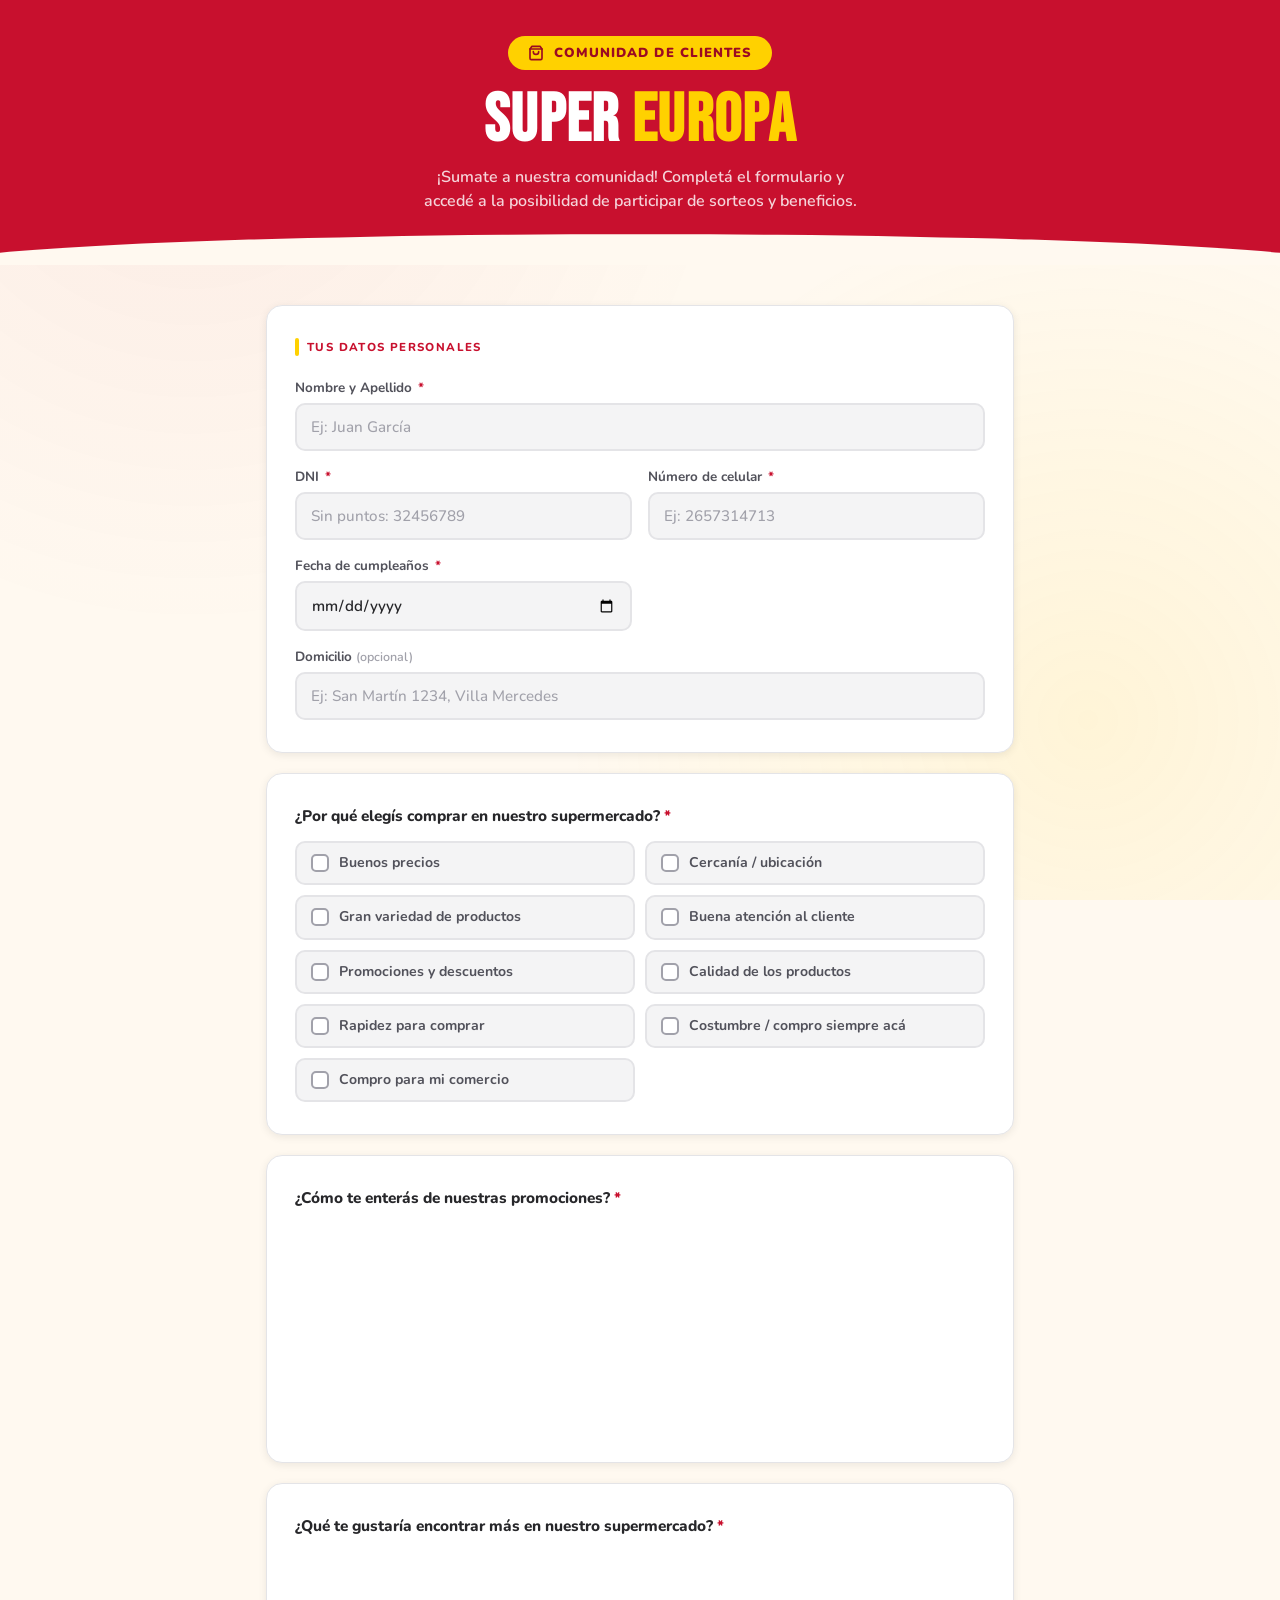
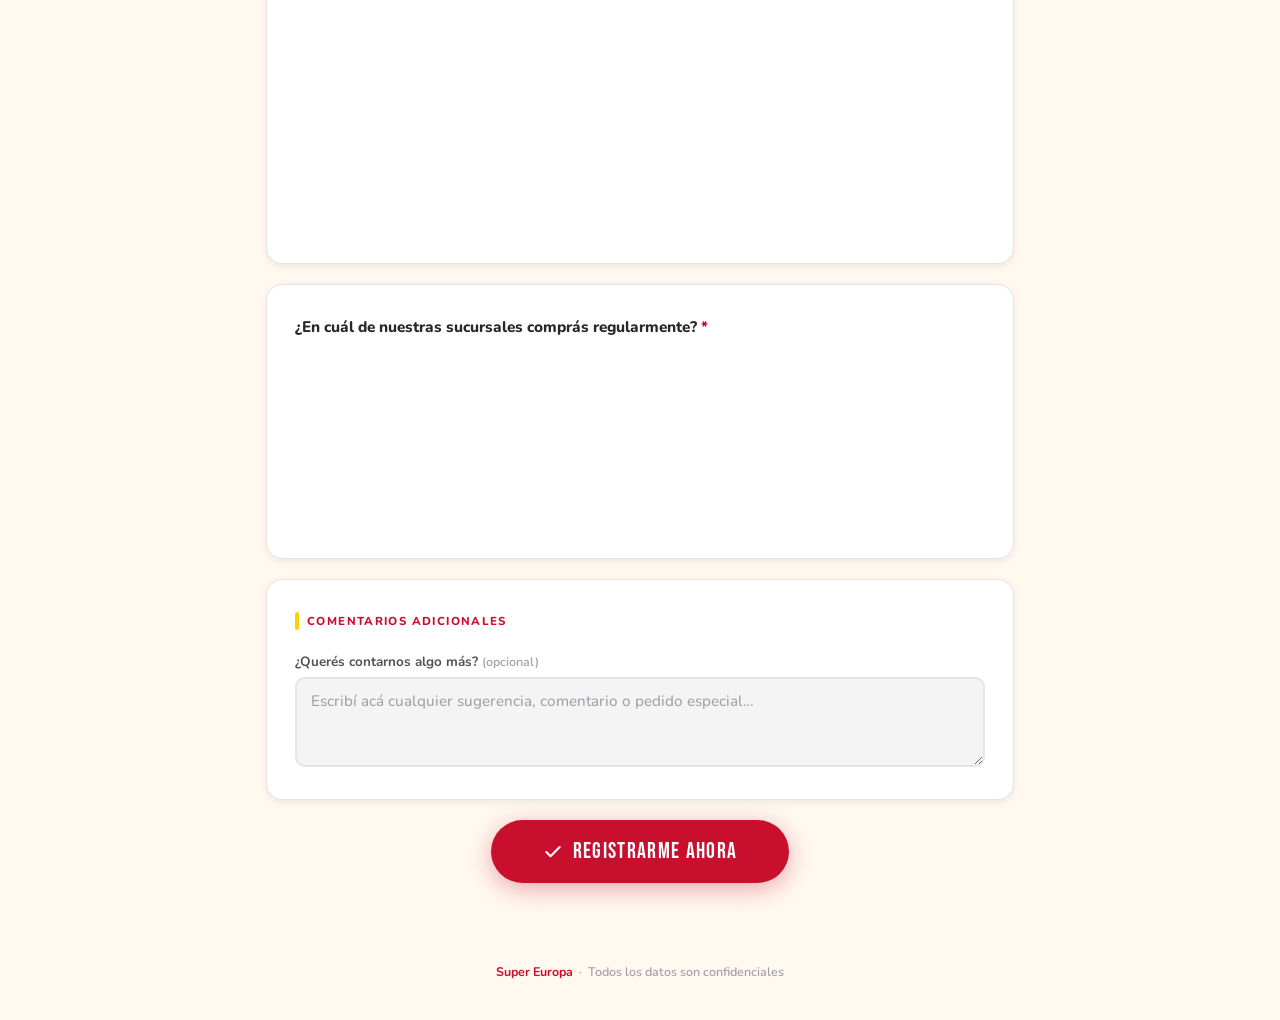
==== commit 6fbe8d4c: "Act convenios" ====
--- a/index.html
+++ b/index.html
@@ -8,7 +8,8 @@
     <link rel="preconnect" href="https://fonts.googleapis.com" />
     <link rel="preconnect" href="https://fonts.gstatic.com" crossorigin />
     <link rel="icon" type="image/x-icon" href="favicon.ico" />
-    <link href="https://fonts.googleapis.com/css2?family=Bebas+Neue&family=Nunito:wght@400;600;700;800;900&display=swap" rel="stylesheet" />
+    <link href="https://fonts.googleapis.com/css2?family=Bebas+Neue&family=Nunito:wght@400;600;700;800;900&display=swap"
+        rel="stylesheet" />
     <link rel="stylesheet" href="./css/index.css" />
 </head>
 
@@ -18,8 +19,8 @@
     <header class="header">
         <div class="header-inner">
             <div class="logo-badge">
-                <svg viewBox="0 0 24 24" fill="none" stroke="currentColor" stroke-width="2.5"
-                    stroke-linecap="round" stroke-linejoin="round">
+                <svg viewBox="0 0 24 24" fill="none" stroke="currentColor" stroke-width="2.5" stroke-linecap="round"
+                    stroke-linejoin="round">
                     <path d="M6 2 3 6v14a2 2 0 0 0 2 2h14a2 2 0 0 0 2-2V6l-3-4z" />
                     <line x1="3" y1="6" x2="21" y2="6" />
                     <path d="M16 10a4 4 0 0 1-8 0" />
@@ -42,11 +43,13 @@
                 <div class="form-grid">
                     <div class="field full">
                         <label for="nombre">Nombre y Apellido <span class="req">*</span></label>
-                        <input type="text" id="nombre" name="nombre" placeholder="Ej: Juan García" autocomplete="name" />
+                        <input type="text" id="nombre" name="nombre" placeholder="Ej: Juan García"
+                            autocomplete="name" />
                     </div>
                     <div class="field">
                         <label for="dni">DNI <span class="req">*</span></label>
-                        <input type="text" id="dni" name="dni" placeholder="Sin puntos: 32456789" maxlength="9" inputmode="numeric" />
+                        <input type="text" id="dni" name="dni" placeholder="Sin puntos: 32456789" maxlength="9"
+                            inputmode="numeric" />
                     </div>
                     <div class="field">
                         <label for="celular">Número de celular <span class="req">*</span></label>
@@ -61,6 +64,7 @@
                         <input type="text" id="domicilio" name="domicilio"
                             placeholder="Ej: San Martín 1234, Villa Mercedes" autocomplete="street-address" />
                     </div>
+
                 </div>
             </div>
 
@@ -144,7 +148,8 @@
 
             <!-- PREGUNTA 3 -->
             <div class="card">
-                <p class="q-label">¿Qué te gustaría encontrar más en nuestro supermercado? <span class="req">*</span></p>
+                <p class="q-label">¿Qué te gustaría encontrar más en nuestro supermercado? <span class="req">*</span>
+                </p>
                 <div class="check-grid">
                     <div class="check-item">
                         <input type="checkbox" id="p3_1" name="p3" value="Más ofertas">
@@ -231,8 +236,8 @@
             <!-- SUBMIT -->
             <div class="submit-wrap">
                 <button type="submit" class="btn-submit" id="btnSubmit">
-                    <svg width="20" height="20" viewBox="0 0 24 24" fill="none" stroke="currentColor"
-                        stroke-width="2.5" stroke-linecap="round" stroke-linejoin="round">
+                    <svg width="20" height="20" viewBox="0 0 24 24" fill="none" stroke="currentColor" stroke-width="2.5"
+                        stroke-linecap="round" stroke-linejoin="round">
                         <polyline points="20 6 9 17 4 12" />
                     </svg>
                     REGISTRARME AHORA
--- a/css/index.css
+++ b/css/index.css
@@ -223,6 +223,7 @@
 }
 
 .field input,
+.field select,
 .field textarea {
     border: 2px solid var(--gray-200);
     border-radius: var(--radius-sm);
@@ -237,13 +238,25 @@
     width: 100%;
 }
 
+.field select {
+    cursor: pointer;
+    appearance: none;
+    background-image: url("data:image/svg+xml;charset=UTF-8,%3csvg xmlns='http://www.w3.org/2000/svg' viewBox='0 0 24 24' fill='none' stroke='currentColor' stroke-width='2' stroke-linecap='round' stroke-linejoin='round'%3e%3cpolyline points='6 9 12 15 18 9'%3e%3c/polyline%3e%3c/svg%3e");
+    background-repeat: no-repeat;
+    background-position: right 14px center;
+    background-size: 16px;
+    padding-right: 40px;
+}
+
 .field input::placeholder,
+.field select::placeholder,
 .field textarea::placeholder {
     color: var(--gray-400);
     font-weight: 500;
 }
 
 .field input:focus,
+.field select:focus,
 .field textarea:focus {
     border-color: var(--red);
     background: var(--white);
